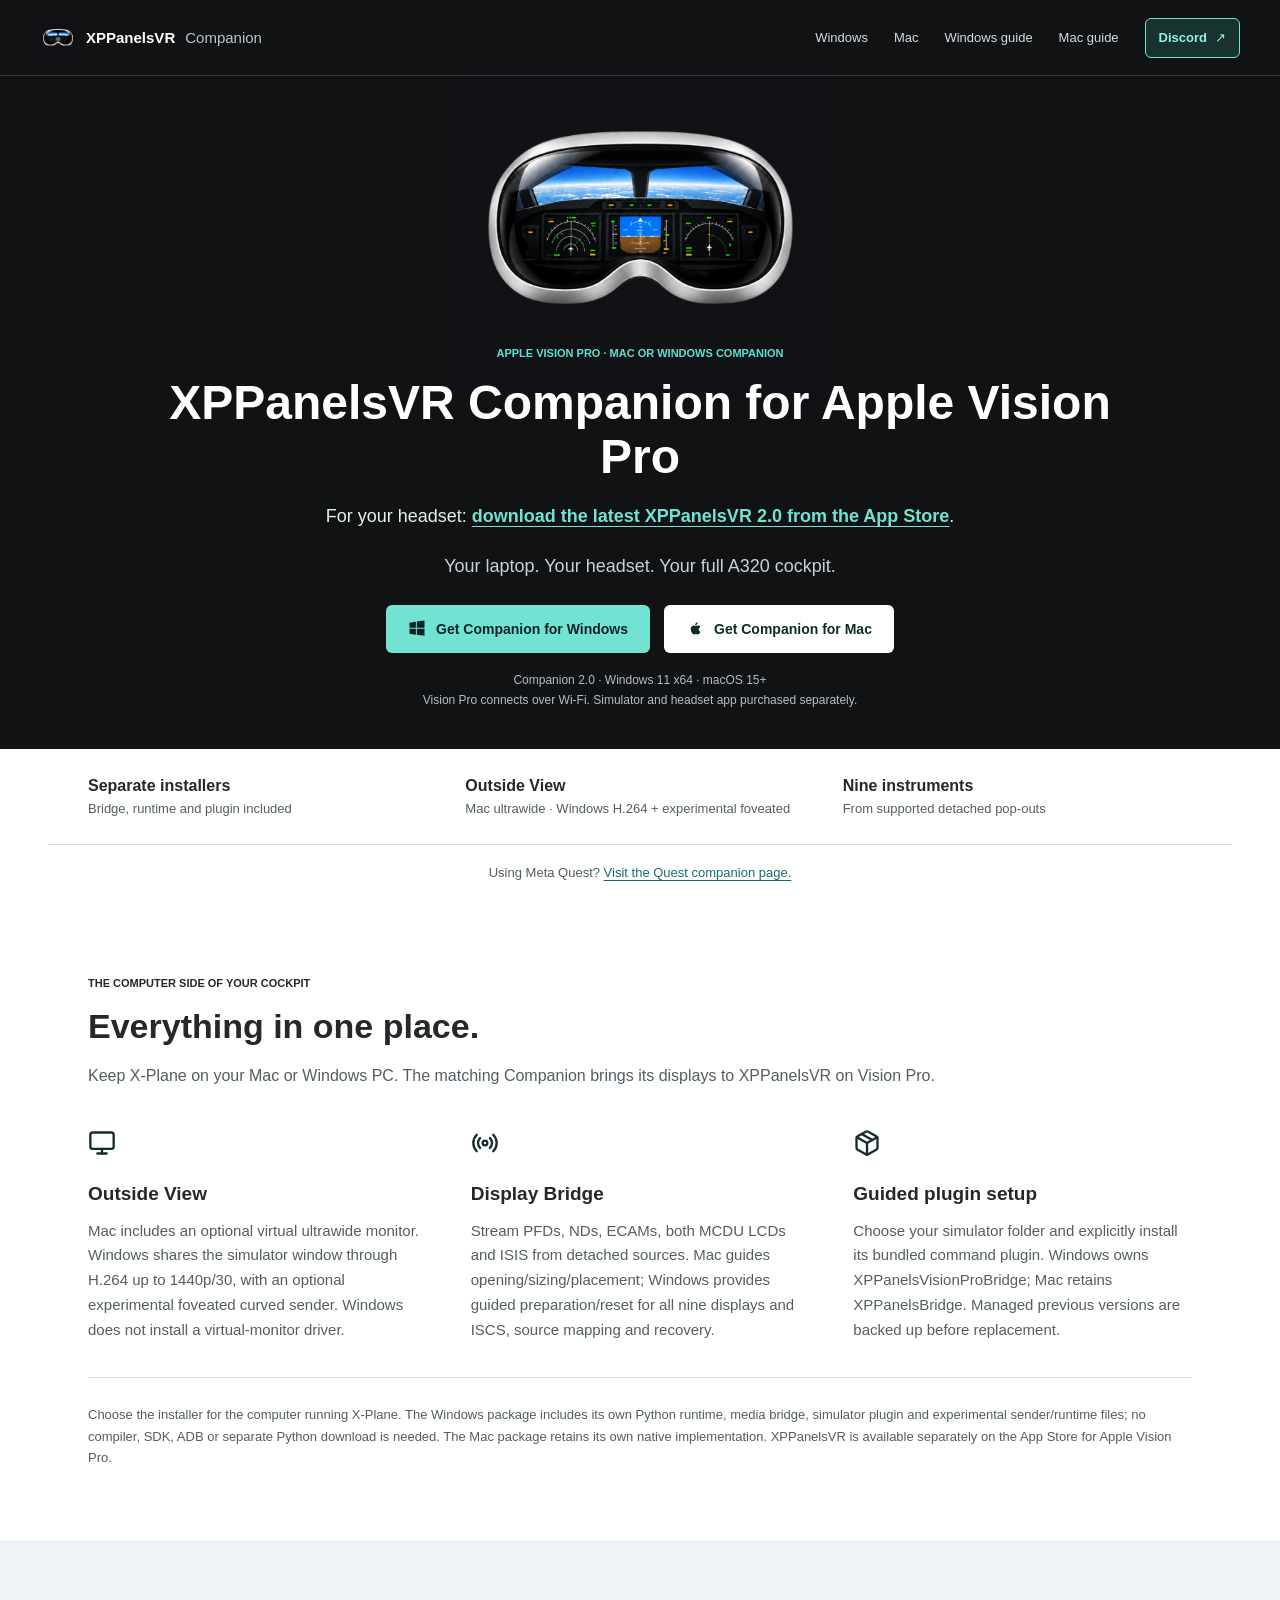
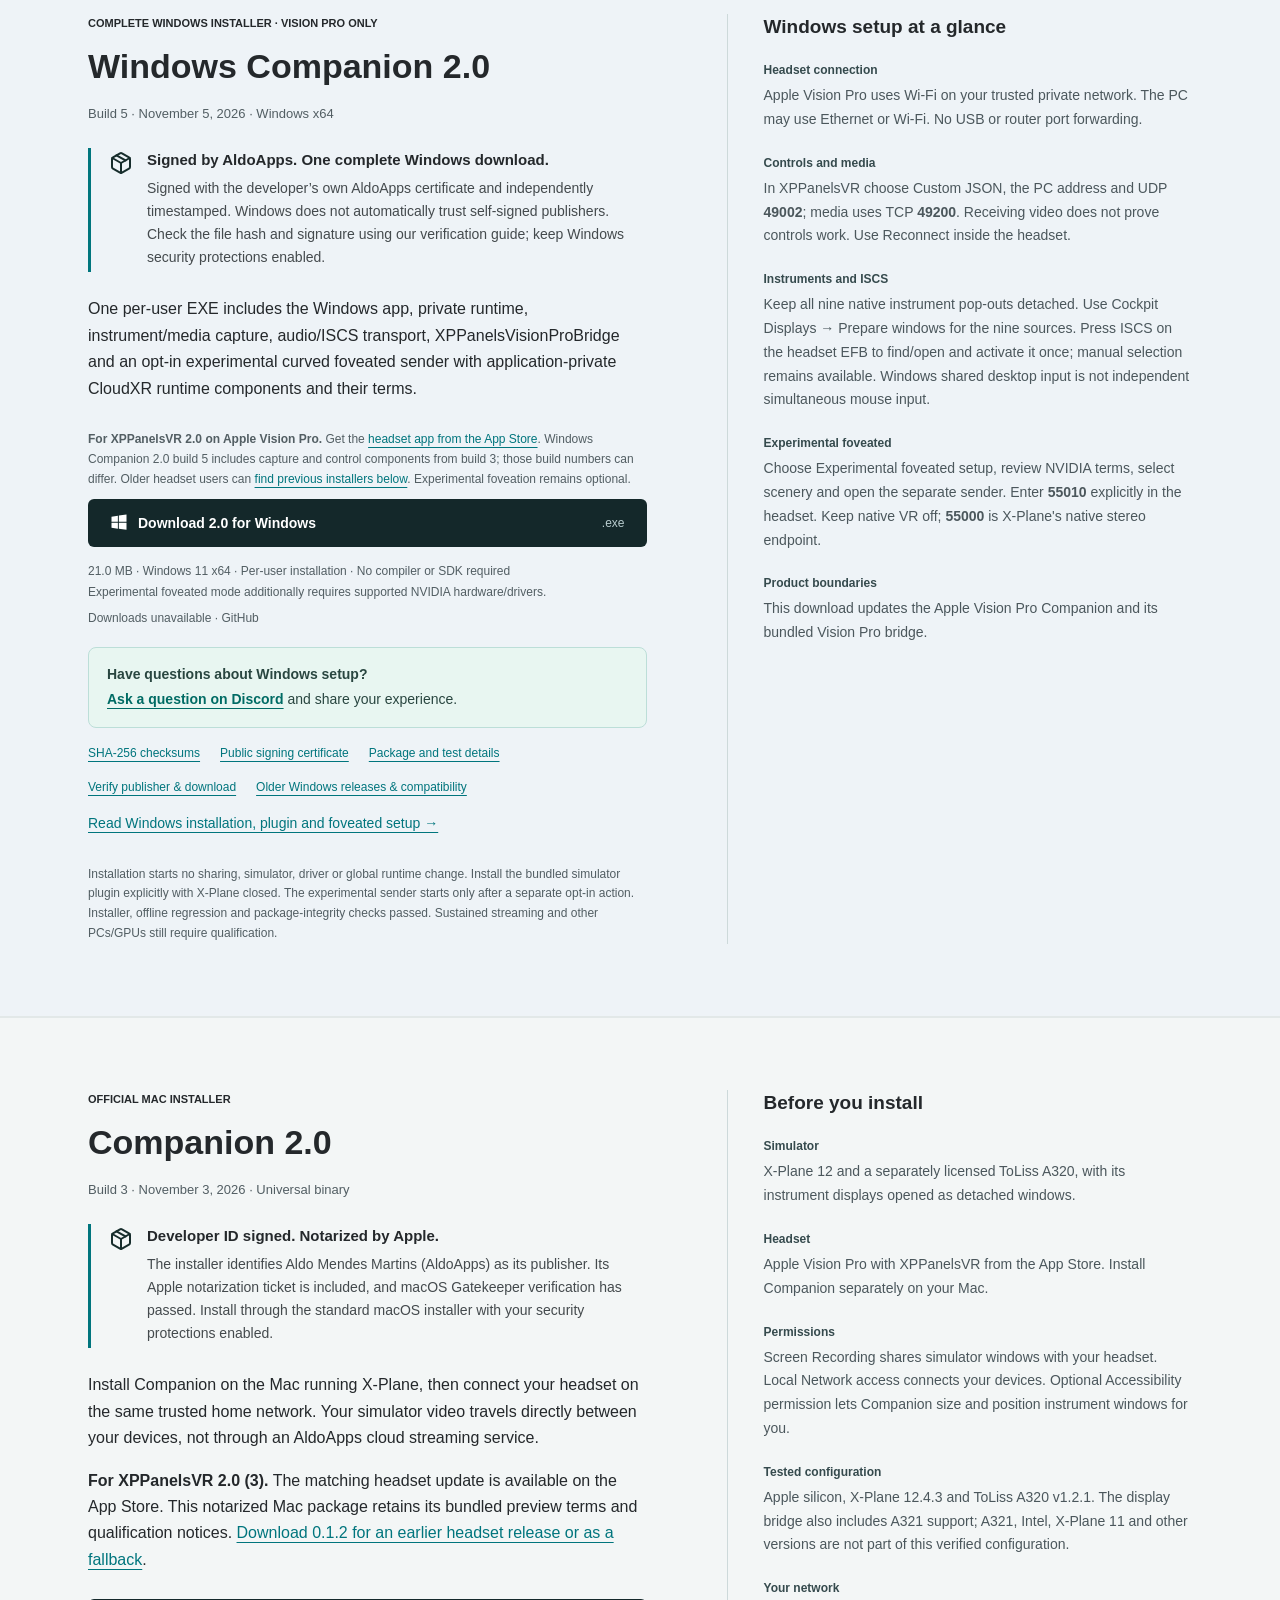
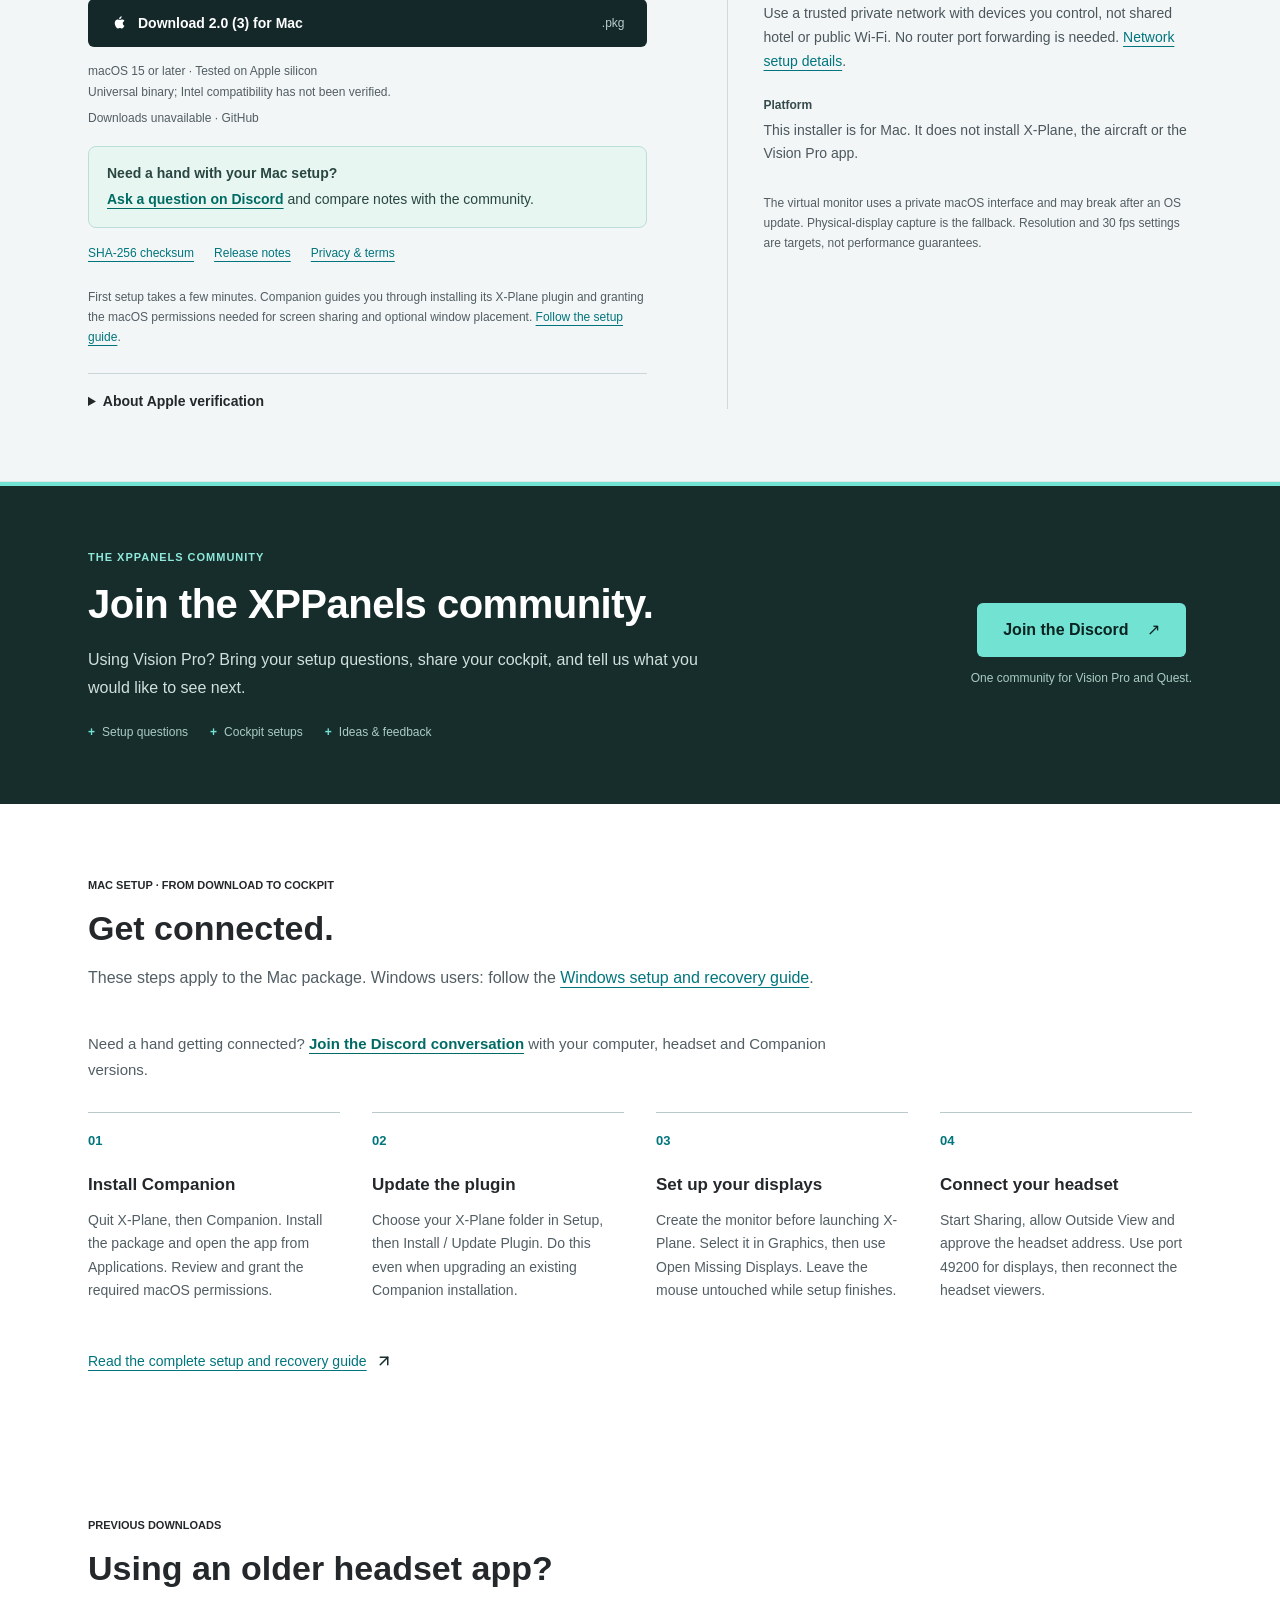
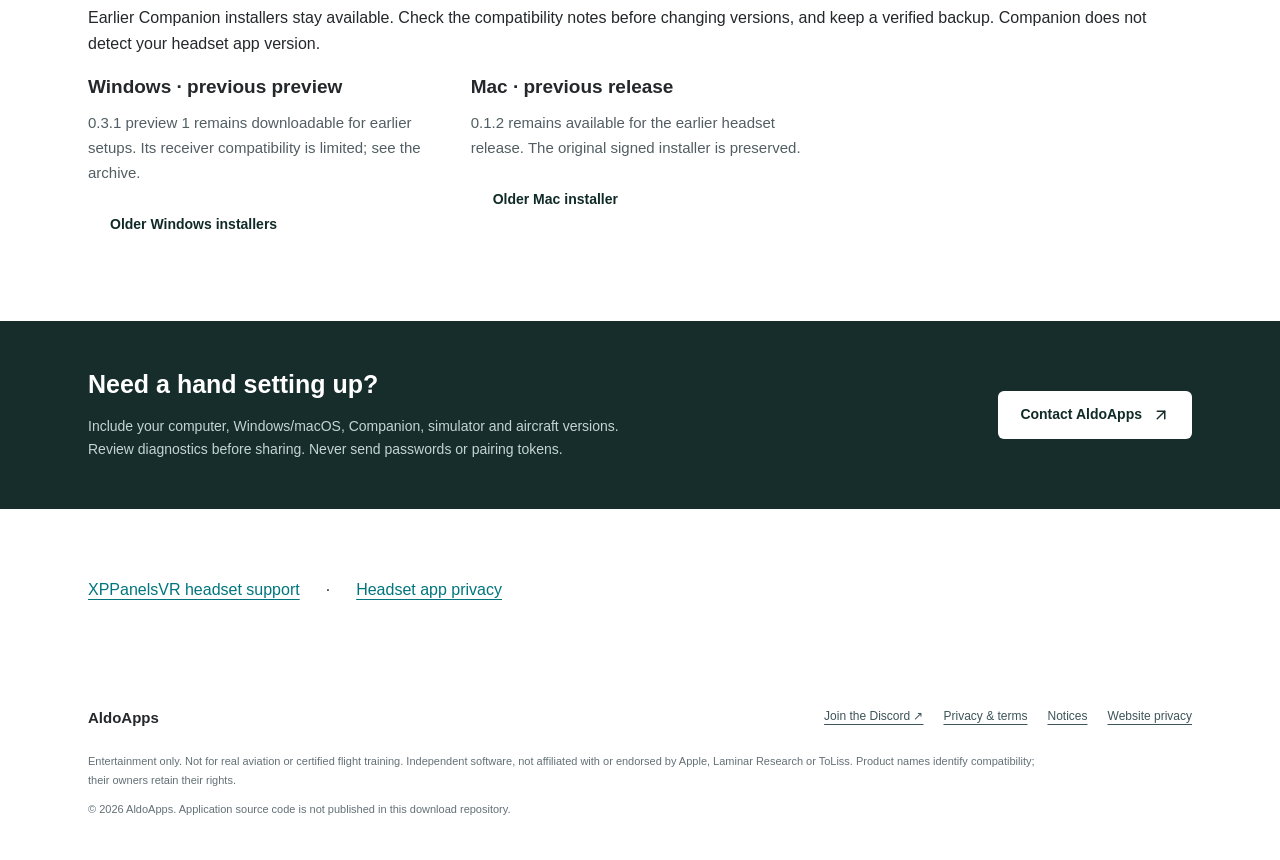
==== index.html @ 5a94101a "Introduce the full A320 cockpit with the approved hero slogan" ====
<!doctype html>
<html lang="en">
<head>
  <meta charset="utf-8">
  <meta name="viewport" content="width=device-width, initial-scale=1">
  <meta name="description" content="Download XPPanelsVR Companion for Mac or Windows. Complete Windows installer includes the runtime, bridge, plugin and optional experimental foveated sender for Apple Vision Pro.">
  <meta name="theme-color" content="#101214">
  <meta property="og:title" content="XPPanelsVR Companion for Apple Vision Pro">
  <meta property="og:description" content="Computer companions for Apple Vision Pro. Separate Mac and Windows installers, bundled dependencies and guided setup.">
  <meta property="og:image" content="https://aldomm.github.io/XPPanelsVR-Companion/assets/app-icon.png">
  <link rel="canonical" href="https://aldomm.github.io/XPPanelsVR-Companion/">
  <link rel="icon" href="assets/app-icon.png" type="image/png">
  <link rel="stylesheet" href="site.css?v=20261107-file-counts">

  <link rel="stylesheet" href="community.css?v=20261106-prominent">
  <title>XPPanelsVR Companion for Apple Vision Pro | Mac and Windows Downloads</title>
<script src="analytics-config.js?v=20261106-active" defer></script><script src="download-analytics.js" defer></script><script src="page-views.js?v=20261106" defer></script><script src="download-stats.js?v=20261107-file-counts" defer></script></head>
<body>
<a class="skip" href="#main">Skip to content</a>
<header class="site-header">
  <a class="brand" href="./" aria-label="XPPanelsVR Companion home"><img src="assets/app-icon.png" width="36" height="36" alt="">XPPanelsVR <span>Companion</span></a>
  <nav aria-label="Main navigation"><a href="#windows-download">Windows</a><a href="#download">Mac</a><a href="Windows-Help.html">Windows guide</a><a href="Help.html">Mac guide</a><a class="nav-discord" href="https://discord.gg/Fs9TUSyKda" target="_blank" rel="noopener noreferrer">Discord <span aria-hidden="true">↗</span></a></nav>
</header>
<main id="main">
  <section class="hero" aria-labelledby="title">
    <div class="hero-inner">
      <p class="eyebrow">APPLE VISION PRO · MAC OR WINDOWS COMPANION</p>
      <h1 id="title">XPPanelsVR Companion for Apple Vision Pro</h1>
      <p class="app-store-note">For your headset: <a href="https://apps.apple.com/us/app/xppanelsvr/id6818430025">download the latest XPPanelsVR 2.0 from the App Store</a>.</p>
      <p class="intro">Your laptop. Your headset. Your full A320 cockpit.</p>
      <div class="platform-actions"><a class="button primary" href="#windows-download"><svg class="platform-icon" viewBox="0 0 24 24" aria-hidden="true" focusable="false"><path d="M2 3.5 10.5 2.3v8H2zm9.8-1.4L22 0.7v9.6H11.8zM2 11.5h8.5v8L2 18.3zm9.8 0H22v9.6l-10.2-1.4z"/></svg>Get Companion for Windows</a><a class="button secondary" href="#download"><svg class="platform-icon" viewBox="0 0 24 24" aria-hidden="true" focusable="false"><path d="M19.1 8.6c-1.1-1.4-2.8-1.3-3.5-1.2-.9.1-1.7.7-2.4.7-.7 0-1.7-.7-2.8-.7-1.4 0-2.7.8-3.4 2-1.4 2.4-.4 5.9 1 7.9.7 1 1.5 2 2.5 2s1.3-.6 2.7-.6c1.3 0 1.6.6 2.7.6 1.1 0 1.8-1 2.4-2 .5-.8.7-1.5.8-1.6-.1 0-2.1-.8-2.1-3.3 0-2 1.6-2.8 1.7-2.9z"/><path d="M14.7 5.8c.6-.7 1-1.7.9-2.7-.9 0-1.9.6-2.5 1.3-.6.6-1 1.6-.9 2.6 1 0 1.9-.5 2.5-1.2z"/></svg>Get Companion for Mac</a></div>
      <p class="hero-note">Companion 2.0 · Windows 11 x64 · macOS 15+<br>Vision Pro connects over Wi-Fi. Simulator and headset app purchased separately.</p>

    </div>
  </section>
  <section class="spec-band" aria-label="At a glance">
    <div><strong>Separate installers</strong><span>Bridge, runtime and plugin included</span></div>
    <div><strong>Outside View</strong><span>Mac ultrawide · Windows H.264 + experimental foveated</span></div>
    <div><strong>Nine instruments</strong><span>From supported detached pop-outs</span></div>
  </section>
<p class="edition-note">Using Meta Quest? <a href="https://aldomm.github.io/XPPanelsVR-Quest/">Visit the Quest companion page.</a></p>
  <section class="section overview" aria-labelledby="included-title">
    <div class="section-heading"><p class="eyebrow">THE COMPUTER SIDE OF YOUR COCKPIT</p><h2 id="included-title">Everything in one place.</h2><p>Keep X-Plane on your Mac or Windows PC. The matching Companion brings its displays to XPPanelsVR on Vision Pro.</p></div>
    <div class="features">
      <article><img src="assets/monitor.svg" width="28" height="28" alt=""><h3>Outside View</h3><p>Mac includes an optional virtual ultrawide monitor. Windows shares the simulator window through H.264 up to 1440p/30, with an optional experimental foveated curved sender. Windows does not install a virtual-monitor driver.</p></article>
      <article><img src="assets/radio.svg" width="28" height="28" alt=""><h3>Display Bridge</h3><p>Stream PFDs, NDs, ECAMs, both MCDU LCDs and ISIS from detached sources. Mac guides opening/sizing/placement; Windows provides guided preparation/reset for all nine displays and ISCS, source mapping and recovery.</p></article>
      <article><img src="assets/package.svg" width="28" height="28" alt=""><h3>Guided plugin setup</h3><p>Choose your simulator folder and explicitly install its bundled command plugin. Windows owns XPPanelsVisionProBridge; Mac retains XPPanelsBridge. Managed previous versions are backed up before replacement.</p></article>
    </div>
    <p class="dependency-note">Choose the installer for the computer running X-Plane. The Windows package includes its own Python runtime, media bridge, simulator plugin and experimental sender/runtime files; no compiler, SDK, ADB or separate Python download is needed. The Mac package retains its own native implementation. XPPanelsVR is available separately on the App Store for Apple Vision Pro.</p>
  </section>

  <section class="download-band windows-band" id="windows-download" aria-labelledby="windows-title"><div class="section download-layout"><div>
    <p class="eyebrow">COMPLETE WINDOWS INSTALLER · VISION PRO ONLY</p><h2 id="windows-title">Windows Companion 2.0</h2><p class="release-date">Build 5 · November 5, 2026 · Windows x64</p>
    <div class="release-assurance"><img src="assets/package.svg" width="24" height="24" alt=""><div><strong>Signed by AldoApps. One complete Windows download.</strong><p>Signed with the developer’s own AldoApps certificate and independently timestamped. Windows does not automatically trust self-signed publishers. Check the file hash and signature using our verification guide; keep Windows security protections enabled.</p></div></div>
    <p>One per-user EXE includes the Windows app, private runtime, instrument/media capture, audio/ISCS transport, XPPanelsVisionProBridge and an opt-in experimental curved foveated sender with application-private CloudXR runtime components and their terms.</p>
    <p class="small"><strong>For XPPanelsVR 2.0 on Apple Vision Pro.</strong> Get the <a href="https://apps.apple.com/us/app/xppanelsvr/id6818430025">headset app from the App Store</a>. Windows Companion 2.0 build 5 includes capture and control components from build 3; those build numbers can differ. Older headset users can <a href="#older-downloads">find previous installers below</a>. Experimental foveation remains optional.</p>
    <a class="button download" id="windows-installer" aria-describedby="windows-download-count" href="https://github.com/aldomm/XPPanelsVR-Companion/releases/download/windows-v2.0-build5/XPPanelsVisionProCompanion-2.0.0-build.5-windows-x64-SELF-SIGNED.exe"><svg class="platform-icon" viewBox="0 0 24 24" aria-hidden="true" focusable="false"><path d="M2 3.5 10.5 2.3v8H2zm9.8-1.4L22 0.7v9.6H11.8zM2 11.5h8.5v8L2 18.3zm9.8 0H22v9.6l-10.2-1.4z"/></svg>Download 2.0 for Windows <span class="file-kind">.exe</span></a>
    <p class="download-meta">21.0 MB · Windows 11 x64 · Per-user installation · No compiler or SDK required<br>Experimental foveated mode additionally requires supported NVIDIA hardware/drivers.<span class="download-counter" id="windows-download-count" data-download-asset="710146472" data-download-link="windows-installer" title="Lifetime GitHub downloads of this file" aria-live="polite">Downloads unavailable · GitHub</span></p>
    <p class="discord-callout"><strong>Have questions about Windows setup?</strong> <a href="https://discord.gg/Fs9TUSyKda" target="_blank" rel="noopener noreferrer">Ask a question on Discord</a> and share your experience.</p>
    <div class="text-links"><a href="https://github.com/aldomm/XPPanelsVR-Companion/releases/download/windows-v2.0-build5/SHA256SUMS.txt">SHA-256 checksums</a><a href="https://github.com/aldomm/XPPanelsVR-Companion/releases/download/windows-v2.0-build5/AldoApps-Preview-Signing.cer">Public signing certificate</a><a href="windows-release.json">Package and test details</a><a href="Windows-Signing.html">Verify publisher &amp; download</a><a href="Windows-Releases.html">Older Windows releases &amp; compatibility</a></div>
    <p><a class="guide-link" href="Windows-Help.html">Read Windows installation, plugin and foveated setup →</a></p><p class="small">Installation starts no sharing, simulator, driver or global runtime change. Install the bundled simulator plugin explicitly with X-Plane closed. The experimental sender starts only after a separate opt-in action. Installer, offline regression and package-integrity checks passed. Sustained streaming and other PCs/GPUs still require qualification.</p>
  </div><div class="requirements"><h3>Windows setup at a glance</h3><dl><dt>Headset connection</dt><dd>Apple Vision Pro uses Wi-Fi on your trusted private network. The PC may use Ethernet or Wi-Fi. No USB or router port forwarding.</dd><dt>Controls and media</dt><dd>In XPPanelsVR choose Custom JSON, the PC address and UDP <strong>49002</strong>; media uses TCP <strong>49200</strong>. Receiving video does not prove controls work. Use Reconnect inside the headset.</dd><dt>Instruments and ISCS</dt><dd>Keep all nine native instrument pop-outs detached. Use Cockpit Displays → Prepare windows for the nine sources. Press ISCS on the headset EFB to find/open and activate it once; manual selection remains available. Windows shared desktop input is not independent simultaneous mouse input.</dd><dt>Experimental foveated</dt><dd>Choose Experimental foveated setup, review NVIDIA terms, select scenery and open the separate sender. Enter <strong>55010</strong> explicitly in the headset. Keep native VR off; <strong>55000</strong> is X-Plane's native stereo endpoint.</dd><dt>Product boundaries</dt><dd>This download updates the Apple Vision Pro Companion and its bundled Vision Pro bridge.</dd></dl></div></div></section>
  <section class="download-band" id="download" aria-labelledby="download-title">
    <div class="section download-layout">
      <div>
        <p class="eyebrow">OFFICIAL MAC INSTALLER</p><h2 id="download-title">Companion 2.0</h2>
        <p class="release-date">Build 3 &middot; November 3, 2026 &middot; Universal binary</p>
        <div class="release-assurance"><img src="assets/package.svg" width="24" height="24" alt=""><div><strong>Developer ID signed. Notarized by Apple.</strong><p>The installer identifies Aldo Mendes Martins (AldoApps) as its publisher. Its Apple notarization ticket is included, and macOS Gatekeeper verification has passed. Install through the standard macOS installer with your security protections enabled.</p></div></div>
        <p>Install Companion on the Mac running X-Plane, then connect your headset on the same trusted home network. Your simulator video travels directly between your devices, not through an AldoApps cloud streaming service.</p>
        <p><strong>For XPPanelsVR 2.0 (3).</strong> The matching headset update is available on the App Store. This notarized Mac package retains its bundled preview terms and qualification notices. <a href="https://github.com/aldomm/XPPanelsVR-Companion/releases/download/v0.1.2-preview/XPPanelsVR-Companion-0.1.2-preview.pkg">Download 0.1.2 for an earlier headset release or as a fallback</a>.</p>
        <a class="button download" id="mac-installer" aria-describedby="mac-download-count" href="https://github.com/aldomm/XPPanelsVR-Companion/releases/download/mac-v2.0-build3/XPPanelsVR-Companion-2.0-build3-preview.pkg"><svg class="platform-icon" viewBox="0 0 24 24" aria-hidden="true" focusable="false"><path d="M19.1 8.6c-1.1-1.4-2.8-1.3-3.5-1.2-.9.1-1.7.7-2.4.7-.7 0-1.7-.7-2.8-.7-1.4 0-2.7.8-3.4 2-1.4 2.4-.4 5.9 1 7.9.7 1 1.5 2 2.5 2s1.3-.6 2.7-.6c1.3 0 1.6.6 2.7.6 1.1 0 1.8-1 2.4-2 .5-.8.7-1.5.8-1.6-.1 0-2.1-.8-2.1-3.3 0-2 1.6-2.8 1.7-2.9z"/><path d="M14.7 5.8c.6-.7 1-1.7.9-2.7-.9 0-1.9.6-2.5 1.3-.6.6-1 1.6-.9 2.6 1 0 1.9-.5 2.5-1.2z"/></svg>Download 2.0 (3) for Mac <span class="file-kind">.pkg</span></a>
        <p class="download-meta">macOS 15 or later &middot; Tested on Apple silicon<br>Universal binary; Intel compatibility has not been verified.<span class="download-counter" id="mac-download-count" data-download-asset="705278556" data-download-link="mac-installer" title="Lifetime GitHub downloads of this file" aria-live="polite">Downloads unavailable · GitHub</span></p>
        <p class="discord-callout"><strong>Need a hand with your Mac setup?</strong> <a href="https://discord.gg/Fs9TUSyKda" target="_blank" rel="noopener noreferrer">Ask a question on Discord</a> and compare notes with the community.</p>
        <div class="text-links"><a href="https://github.com/aldomm/XPPanelsVR-Companion/releases/download/mac-v2.0-build3/XPPanelsVR-Companion-2.0-build3-preview.sha256">SHA-256 checksum</a><a href="Release-Notes.html">Release notes</a><a href="Privacy-and-Terms.html">Privacy &amp; terms</a></div>
        <p class="small">First setup takes a few minutes. Companion guides you through installing its X-Plane plugin and granting the macOS permissions needed for screen sharing and optional window placement. <a href="Help.html">Follow the setup guide</a>.</p>
        <details><summary>About Apple verification</summary><p>XPPanelsVR for Apple Vision Pro has been approved for App Store distribution. This separate Mac Companion is distributed directly by AldoApps with Developer ID signing and Apple notarization. Notarization checks for known malicious software; it is distinct from App Store review and is not a guarantee of compatibility with every Mac or simulator configuration. <a href="https://support.apple.com/102445">Read Apple's explanation</a>.</p><p>A first-open confirmation is normal for downloaded apps. Keep Gatekeeper enabled. If macOS reports malware, damage or an unverifiable publisher, stop and contact <a href="mailto:aldoapps@gmail.com">support</a>; do not bypass that warning.</p></details>
      </div>
      <div class="requirements">
        <h3>Before you install</h3>
        <dl><dt>Simulator</dt><dd>X-Plane 12 and a separately licensed ToLiss A320, with its instrument displays opened as detached windows.</dd><dt>Headset</dt><dd>Apple Vision Pro with XPPanelsVR from the App Store. Install Companion separately on your Mac.</dd><dt>Permissions</dt><dd>Screen Recording shares simulator windows with your headset. Local Network access connects your devices. Optional Accessibility permission lets Companion size and position instrument windows for you.</dd><dt>Tested configuration</dt><dd>Apple silicon, X-Plane 12.4.3 and ToLiss A320 v1.2.1. The display bridge also includes A321 support; A321, Intel, X-Plane 11 and other versions are not part of this verified configuration.</dd><dt>Your network</dt><dd>Use a trusted private network with devices you control, not shared hotel or public Wi-Fi. No router port forwarding is needed. <a href="Help.html#private-network">Network setup details</a>.</dd><dt>Platform</dt><dd>This installer is for Mac. It does not install X-Plane, the aircraft or the Vision Pro app.</dd></dl>
        <p class="small">The virtual monitor uses a private macOS interface and may break after an OS update. Physical-display capture is the fallback. Resolution and 30 fps settings are targets, not performance guarantees.</p>
      </div>
    </div>
  </section>
  <section class="discord-community" id="community" aria-labelledby="community-title"><div class="community-inner"><div><p class="eyebrow">THE XPPANELS COMMUNITY</p><h2 id="community-title">Join the XPPanels community.</h2><p class="community-copy">Using Vision Pro? Bring your setup questions, share your cockpit, and tell us what you would like to see next.</p><ul class="community-topics" aria-label="Community topics"><li>Setup questions</li><li>Cockpit setups</li><li>Ideas &amp; feedback</li></ul></div><div class="community-action"><a class="button" href="https://discord.gg/Fs9TUSyKda" target="_blank" rel="noopener noreferrer">Join the Discord <span aria-hidden="true">↗</span></a><p>One community for Vision Pro and Quest.</p></div></div></section>
  <section class="section setup" aria-labelledby="setup-title">
    <div class="section-heading"><p class="eyebrow">MAC SETUP · FROM DOWNLOAD TO COCKPIT</p><h2 id="setup-title">Get connected.</h2><p>These steps apply to the Mac package. Windows users: follow the <a href="Windows-Help.html">Windows setup and recovery guide</a>.</p></div>
    <p class="discord-help">Need a hand getting connected? <a href="https://discord.gg/Fs9TUSyKda" target="_blank" rel="noopener noreferrer">Join the Discord conversation</a> with your computer, headset and Companion versions.</p>
    <ol class="steps"><li><span class="step-number" aria-hidden="true">01</span><h3>Install Companion</h3><p>Quit X-Plane, then Companion. Install the package and open the app from Applications. Review and grant the required macOS permissions.</p></li><li><span class="step-number" aria-hidden="true">02</span><h3>Update the plugin</h3><p>Choose your X-Plane folder in Setup, then Install / Update Plugin. Do this even when upgrading an existing Companion installation.</p></li><li><span class="step-number" aria-hidden="true">03</span><h3>Set up your displays</h3><p>Create the monitor before launching X-Plane. Select it in Graphics, then use Open Missing Displays. Leave the mouse untouched while setup finishes.</p></li><li><span class="step-number" aria-hidden="true">04</span><h3>Connect your headset</h3><p>Start Sharing, allow Outside View and approve the headset address. Use port 49200 for displays, then reconnect the headset viewers.</p></li></ol>
    <a class="guide-link" href="Help.html">Read the complete setup and recovery guide <img src="assets/arrow-up-right.svg" width="18" height="18" alt=""></a>
  </section>
  <section class="section" id="older-downloads" aria-labelledby="older-title"><p class="eyebrow">PREVIOUS DOWNLOADS</p><h2 id="older-title">Using an older headset app?</h2><p>Earlier Companion installers stay available. Check the compatibility notes before changing versions, and keep a verified backup. Companion does not detect your headset app version.</p><div class="features"><article><h3>Windows · previous preview</h3><p>0.3.1 preview 1 remains downloadable for earlier setups. Its receiver compatibility is limited; see the archive.</p><a class="button secondary" href="Windows-Releases.html">Older Windows installers</a></article><article><h3>Mac · previous release</h3><p>0.1.2 remains available for the earlier headset release. The original signed installer is preserved.</p><a class="button secondary" href="https://github.com/aldomm/XPPanelsVR-Companion/releases/tag/v0.1.2-preview">Older Mac installer</a></article></div></section>
  <section class="support-band"><div class="section support-inner"><div><h2>Need a hand setting up?</h2><p>Include your computer, Windows/macOS, Companion, simulator and aircraft versions.<br>Review diagnostics before sharing. Never send passwords or pairing tokens.</p></div><a class="button secondary" href="mailto:aldoapps@gmail.com">Contact AldoApps <img src="assets/arrow-up-right.svg" width="18" height="18" alt=""></a></div></section>
</main>
<nav class="section" aria-label="Vision Pro app information"><a href="XPPanelsVR-Support.html">XPPanelsVR headset support</a> &middot; <a href="XPPanelsVR-Privacy.html">Headset app privacy</a></nav>
<footer id="site-footer" class="section"><div class="footer-top"><strong>AldoApps</strong><nav aria-label="Legal and project links"><a href="https://discord.gg/Fs9TUSyKda" target="_blank" rel="noopener noreferrer">Join the Discord ↗</a><a href="Privacy-and-Terms.html">Privacy &amp; terms</a><a href="Third-Party-Notices.html">Notices</a><a href="Website-Privacy.html">Website privacy</a></nav></div><p>Entertainment only. Not for real aviation or certified flight training. Independent software, not affiliated with or endorsed by Apple, Laminar Research or ToLiss. Product names identify compatibility; their owners retain their rights.</p><p>&copy; 2026 AldoApps. Application source code is not published in this download repository.</p></footer>
</body>
</html>
---- site.css ----
:root{font-family:-apple-system,BlinkMacSystemFont,"Segoe UI",sans-serif;color:#24282b;background:#fff;font-synthesis:none;letter-spacing:0;--ink:#101214;--accent:#00757d;--muted:#525e63;--line:#d8dfe0}
*{box-sizing:border-box}html{scroll-padding-top:24px}body{margin:0}a{color:var(--accent);text-underline-offset:4px}a:hover{text-decoration-thickness:2px}a:focus-visible,summary:focus-visible{outline:3px solid #008c98;outline-offset:5px}img{max-width:100%;vertical-align:middle}p{font-size:16px;line-height:1.65}h1,h2,h3,p{margin-top:0}h1,h2,h3{letter-spacing:0}h2{font-size:34px;line-height:1.2;margin-bottom:16px}h3{font-size:19px;line-height:1.35;margin-bottom:12px}.section{max-width:1184px;margin:auto;padding:72px 40px}.eyebrow{font-size:11px;font-weight:700;margin-bottom:14px;letter-spacing:0}.skip{position:absolute;top:-80px;background:#fff;padding:16px;z-index:9}.skip:focus{top:4px}header{min-height:76px;background:var(--ink);color:#fff;padding:16px 40px;display:flex;align-items:center;justify-content:space-between;gap:24px;border-bottom:1px solid #303436}header a{color:#d5dcdf;text-decoration:none;font-size:13px}header .brand{font-size:15px;color:white;font-weight:650;display:flex;align-items:center;gap:10px}header .brand span{font-weight:400;color:#bdc5c9}header img{border-radius:7px}nav{display:flex;gap:26px;flex-wrap:wrap}.hero{background:#101214 url("assets/app-icon.png") no-repeat center -35px;background-size:365px;color:#fff;text-align:center;padding:268px 24px 38px}.hero-inner{max-width:960px;margin:auto}.hero .eyebrow{color:#5de0d1}h1{font-size:48px;line-height:1.12;margin-bottom:18px}.intro{font-size:18px;line-height:1.6;color:#c9d2d6;margin-bottom:24px}.button{display:inline-flex;align-items:center;justify-content:center;gap:10px;min-height:48px;padding:13px 22px;border-radius:6px;font-size:14px;font-weight:650;text-decoration:none;line-height:1.5;max-width:100%}.button:hover{text-decoration:none;filter:brightness(.93)}.primary{background:#72e3d3;color:#0a2421}.hero-note{font-size:12px;color:#b4bfc3;margin:18px 0 0}.hero-note span{margin:0 12px;color:#636b70}.spec-band{padding:28px 40px;display:grid;grid-template-columns:repeat(3,1fr);max-width:1184px;margin:auto;gap:28px;border-bottom:1px solid var(--line)}.spec-band div{display:flex;flex-direction:column;gap:6px}.spec-band strong{font-size:16px}.spec-band span{font-size:13px;color:var(--muted)}.section-heading{margin-bottom:40px}.section-heading p:last-child{color:var(--muted)}.features{display:grid;grid-template-columns:repeat(3,1fr);gap:44px}.features article>img{margin-bottom:24px}.features p{font-size:15px;color:var(--muted)}.dependency-note{border-top:1px solid var(--line);padding-top:26px;margin:20px 0 0;color:var(--muted);font-size:13px}.download-band{background:#f3f6f6;border-top:1px solid #e2e8e8;border-bottom:1px solid #e2e8e8}.download-layout{display:grid;grid-template-columns:minmax(0,1.2fr) minmax(0,1fr);gap:80px}.release-date{font-size:13px;color:var(--muted);margin-bottom:24px}.warning{border-left:3px solid #a86700;display:flex;align-items:flex-start;gap:14px;padding:3px 0 3px 18px;margin-bottom:24px}.warning>img{flex:none}.warning strong{font-size:15px}.warning p{font-size:14px;margin:8px 0 0;color:#444a4d}.download{background:#14282a;color:white;margin-top:10px;width:100%}.download img{filter:invert(1)}.file-kind{margin-left:auto;font-size:12px;font-weight:400;color:#b9cdcf}.download-meta{font-size:12px;color:var(--muted);line-height:1.7;margin:14px 0 18px}.text-links{display:flex;gap:20px;flex-wrap:wrap;font-size:12px}details{margin-top:26px;border-top:1px solid #cad6d8;padding-top:19px}summary{cursor:pointer;font-size:14px;font-weight:600}details p{font-size:14px}.requirements{border-left:1px solid #cdd9da;padding-left:36px}.requirements h3{margin-bottom:24px}dl{margin:0}dt{font-size:12px;font-weight:700;color:#354a4d;margin:24px 0 7px}dt:first-child{margin-top:0}dd{margin:0;font-size:14px;line-height:1.7;color:#4b575c}.small{font-size:12px;color:var(--muted);margin:28px 0 0}.steps{display:grid;grid-template-columns:repeat(4,minmax(0,1fr));gap:32px;padding:0;list-style:none}.step-number{display:block;font-size:13px;font-weight:650;color:#00757d;border-top:1px solid #bacacb;padding-top:20px;margin-bottom:26px}.steps h3{font-size:17px}.steps p{font-size:14px;color:var(--muted)}.guide-link{display:inline-flex;align-items:center;gap:8px;font-size:14px;margin-top:18px;line-height:1.6}.support-band{background:#172d2c;color:#fff}.support-inner{display:flex;align-items:center;justify-content:space-between;gap:32px;padding-top:48px;padding-bottom:48px}.support-inner h2{font-size:25px}.support-inner p{font-size:14px;color:#c4d5d1;margin-bottom:0}.secondary{background:white;color:#102b27;flex:none}.footer-top{display:flex;justify-content:space-between;gap:30px;margin-bottom:26px}.footer-top strong{font-size:15px}.footer-top nav{gap:20px}.footer-top a{font-size:12px;color:#3d5459}footer.section{padding-top:38px;padding-bottom:30px}footer p{font-size:11px;max-width:950px;color:#637076;line-height:1.7}
@media(min-width:1600px){header{padding-left:max(40px,calc((100% - 1104px)/2));padding-right:max(40px,calc((100% - 1104px)/2))}}
@media(max-width:900px){header{padding:16px 24px}.section{padding:52px 24px}.spec-band{padding:24px;gap:22px}.features{gap:26px}.download-layout{gap:36px}.requirements{padding-left:24px}.steps{grid-template-columns:repeat(2,minmax(0,1fr))}.footer-top{flex-direction:column}.support-inner{gap:26px}.support-inner br{display:none}}
@media(max-width:600px){header{min-height:64px;gap:12px;flex-wrap:wrap;padding:12px 20px}header .brand{font-size:13px;gap:7px}header .brand img{width:30px;height:30px}header nav{gap:16px;margin-left:auto}header nav a{font-size:11px}header nav a:nth-child(2){display:none}header .brand span{display:none}.hero{padding:215px 20px 32px;background-size:300px;background-position:center -32px}h1{font-size:32px;line-height:1.17;max-width:350px;margin:0 auto 16px}.intro{font-size:15px;max-width:340px;margin:0 auto 22px}.desktop{display:none}.hero-note{font-size:10px}.hero-note span{margin:0 5px}.button{font-size:13px;padding:12px 16px;min-height:46px}.spec-band{grid-template-columns:1fr;gap:18px;padding:26px 24px}.spec-band div{flex-direction:row;justify-content:space-between;align-items:baseline;gap:16px}.spec-band strong{font-size:13px;flex:none}.spec-band span{font-size:11px;text-align:right}.section{padding:44px 24px}h2{font-size:28px}.section-heading{margin-bottom:30px}.features{grid-template-columns:1fr;gap:24px}.features article{border-top:1px solid var(--line);padding-top:26px}.features article>img{margin-bottom:16px}.dependency-note{margin-top:12px}.download-layout{grid-template-columns:1fr;gap:38px}.requirements{border-left:0;border-top:1px solid #cdd9da;padding:28px 0 0}.steps{grid-template-columns:1fr;gap:14px}.step-number{margin-bottom:16px}.steps p{max-width:440px}.support-inner{flex-direction:column;align-items:flex-start}.footer-top nav{gap:16px}.text-links{gap:16px}}
@media(prefers-reduced-motion:reduce){*{scroll-behavior:auto!important}}
.download-stats{margin:22px 0;padding:18px 0;border-top:1px solid #cad6d8;border-bottom:1px solid #cad6d8}
.download-counts{display:grid;grid-template-columns:repeat(2,minmax(0,1fr));gap:20px}
.download-counts dt{margin:0 0 5px;font-size:12px;color:var(--muted)}
.download-counts dd{min-height:34px;font-size:22px;line-height:1.5;font-weight:650;font-variant-numeric:tabular-nums;color:var(--ink);overflow-wrap:anywhere}
.download-stats p{font-size:12px;color:var(--muted);line-height:1.6;margin:10px 0 0}
.release-assurance{border-left:3px solid var(--accent);display:flex;align-items:flex-start;gap:14px;padding:3px 0 3px 18px;margin-bottom:24px}
.release-assurance>img{flex:none}.release-assurance strong{font-size:15px}.release-assurance p{font-size:14px;margin:8px 0 0;color:#444a4d}
.platform-actions{display:flex;gap:14px;justify-content:center;flex-wrap:wrap}.windows-band{background:#eef3f7}.windows-guide{max-width:1000px}.windows-guide h1{font-size:42px;max-width:none;margin:0 0 22px;text-align:left}.windows-guide h2{margin:44px 0 18px;font-size:28px}.windows-guide li{margin:12px 0;line-height:1.8}.windows-guide code{overflow-wrap:anywhere;font-size:.9em}.windows-guide .intro{max-width:none;margin:0 0 24px}.windows-guide p{line-height:1.8}
@media(max-width:600px){.windows-guide h1{font-size:32px}.platform-actions{flex-direction:column;align-items:center}header nav{flex-wrap:wrap}.windows-guide h2{font-size:24px}}

.windows-guide code{overflow-wrap:anywhere;word-break:break-word}.windows-guide .intro{color:var(--muted)}
.app-store-note{font-size:18px;line-height:1.6;margin:0 0 22px;color:#e7efef}.app-store-note a{color:#72e3d3;font-weight:650}
.quest-reference{font-size:13px;margin:14px 0 0;color:#b4bfc3}.quest-reference a{color:#72e3d3}

#download-statistics .download-counts{grid-template-columns:repeat(3,minmax(0,1fr))}@media(max-width:600px){#download-statistics .download-counts{grid-template-columns:1fr}}

.account-panel{background:#101f23;color:#fff;padding:36px 24px;border-top:4px solid #72e3d3}
.account-inner{max-width:1104px;margin:0 auto}
.account-kicker{font:700 11px/1.5 ui-monospace,monospace;letter-spacing:1.5px;color:#72e3d3;margin:0 0 10px}
.account-panel h2{font-size:clamp(25px,3vw,34px);line-height:1.2;letter-spacing:-.5px;margin:0 0 10px}
.account-copy{max-width:730px;color:#d4e0e1;font-size:15px;line-height:1.65;margin:0 0 20px}
.account-state{min-height:24px;color:#bcece4;font-size:14px;font-weight:600}
.account-state.is-error{color:#ffb4a7}
.account-form{max-width:760px}
.account-form label{display:block;font-size:13px;font-weight:650;margin:10px 0 7px}
.account-row{display:flex;gap:10px;flex-wrap:wrap}
.account-row input{flex:1 1 260px;min-width:0;min-height:48px;border:1px solid #718387;border-radius:6px;padding:10px 13px;font:inherit;background:#fff;color:#101214}
.account-row button,.account-sign-out{min-height:48px;padding:10px 18px;border:0;border-radius:6px;background:#72e3d3;color:#0a2421;font:inherit;font-size:14px;font-weight:650;line-height:1.4;cursor:pointer}
.account-row button:hover,.account-sign-out:hover{filter:brightness(.93)}
.account-code-wrap{margin-top:12px}
.account-signed-in{font-size:14px;color:#d4e0e1}.account-signed-in p{display:inline-block;margin:0 12px 12px 0}
.account-privacy{font-size:12px;color:#bdc9cb;margin:18px 0 0}.account-privacy a{color:#72e3d3}
@media(max-width:600px){.account-panel{padding:30px 22px}.account-row{display:grid;grid-template-columns:1fr}.account-row input{width:100%}.account-row button{width:100%}}

.platform-icon{display:inline-block;width:18px;height:18px;flex:0 0 18px;fill:currentColor;vertical-align:middle}
.platform-actions .button{gap:10px}
.download-band .button.download{gap:10px}

/* Subtle navigation between the separate headset editions. */
.hero .hero-note{margin:18px auto 0;text-align:center}
.edition-note{max-width:1184px;margin:0 auto;padding:18px 24px;text-align:center;font-size:13px;line-height:1.6;color:#525e63;background:#fff}
.edition-note a{color:#176c70;text-underline-offset:3px}

/* Lifetime GitHub count for the individual package, beneath its compatibility notes. */
.download-counter{display:block;margin-top:6px;min-height:1.7em;font-size:12px;line-height:1.7;font-weight:400;color:var(--muted);font-variant-numeric:tabular-nums}
---- community.css ----
/* Shared community invitations for the separate headset editions. */
.site-header nav{align-items:center}
.site-header nav a.nav-discord{display:inline-flex;align-items:center;justify-content:center;gap:8px;min-height:40px;padding:8px 13px;border:1px solid #72e3d3;border-radius:6px;background:#18332f;color:#92f1e1;font-weight:650;white-space:nowrap}
.site-header nav a.nav-discord:hover{background:#72e3d3;color:#0a2421;text-decoration:none}
.discord-callout{padding:15px 18px;margin:18px 0;border:1px solid #bcded8;border-radius:8px;background:#e8f6f1;color:#294640;font-size:14px;line-height:1.7}
.discord-callout strong{display:block;margin-bottom:2px}
.discord-callout a,.discord-help a,.discord-download-question a{color:#006b64;font-weight:650;text-underline-offset:4px}
.discord-help{max-width:780px;margin:20px 0 30px;color:#525e63;font-size:15px;line-height:1.7}
.download .discord-download-question{margin:12px 0 0;font-size:12px;line-height:1.6;text-align:center}
.discord-community{background:#172d2c;color:#fff;border-top:4px solid #72e3d3;scroll-margin-top:24px}
.community-inner{max-width:1184px;margin:0 auto;padding:62px 40px;display:grid;grid-template-columns:minmax(0,1fr) auto;align-items:center;gap:48px}
.discord-community .eyebrow{margin:0 0 14px;color:#8ee9da;font-size:11px;font-weight:700;letter-spacing:1px}
.discord-community h2{max-width:650px;margin:0 0 18px;color:#fff;font-size:clamp(30px,3.5vw,40px);line-height:1.2;letter-spacing:-.5px;font-weight:650}
.discord-community .community-copy{max-width:650px;margin:0;color:#d0e1dc;font-size:16px;line-height:1.7}
.community-topics{display:flex;flex-wrap:wrap;gap:10px 22px;margin:22px 0 0;padding:0;list-style:none}
.community-topics li{margin:0;padding:0;color:#a9ccc2;font-size:12px;line-height:1.6}
.community-topics li::before{content:"+";margin-right:7px;color:#72e3d3;font-weight:700}
.community-action{text-align:center}
.discord-community .community-action .button{min-height:54px;gap:18px;padding:15px 26px;background:#72e3d3;color:#0a2421;border-radius:6px;font-size:16px;font-weight:700;white-space:nowrap}
.community-action p{max-width:260px;margin:12px auto 0;color:#a9ccc2;font-size:12px;line-height:1.6}
.discord-community a:focus-visible,.site-header .nav-discord:focus-visible{outline:3px solid #fff;outline-offset:5px}
@media(max-width:900px){.site-header{flex-wrap:wrap}.site-header nav{gap:16px;margin-left:auto}.community-inner{padding:48px 24px;gap:30px}.discord-community .community-action .button{padding-inline:20px;font-size:14px}}
@media(max-width:700px){.community-inner{grid-template-columns:1fr;gap:28px}.community-action{text-align:left}.community-action p{max-width:none;margin-left:0}.discord-community h2{font-size:30px}.discord-community .community-copy{font-size:15px}}
@media(max-width:600px){.site-header nav{width:100%;margin-left:0;gap:10px 16px}.site-header nav a.nav-discord{margin-left:auto;min-height:40px;padding:8px 11px;font-size:12px}.community-inner{padding:40px 24px}.community-topics{gap:8px 18px}.discord-community .community-action .button{width:100%;min-height:50px;font-size:15px}.community-action p{text-align:center}.discord-callout{padding:14px 16px;font-size:13px}.discord-help{font-size:14px}.download .discord-download-question{font-size:13px}}
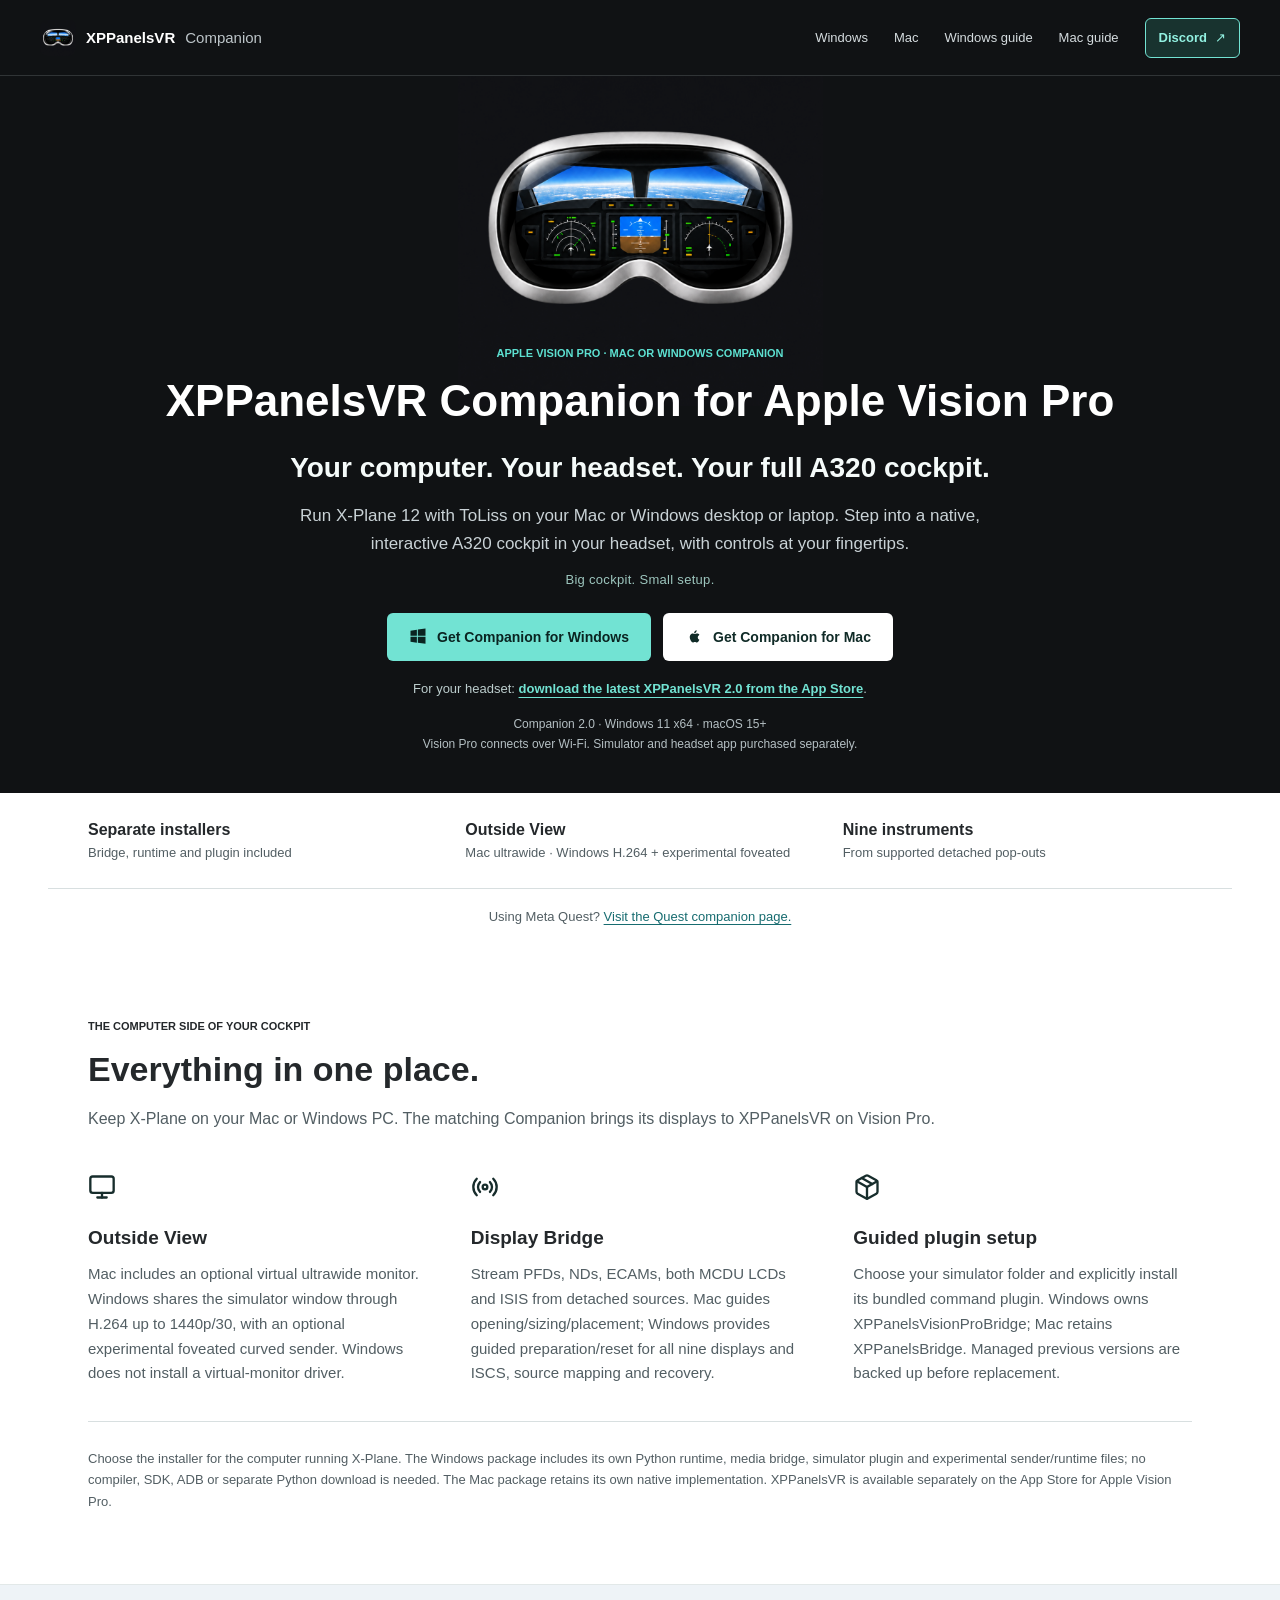
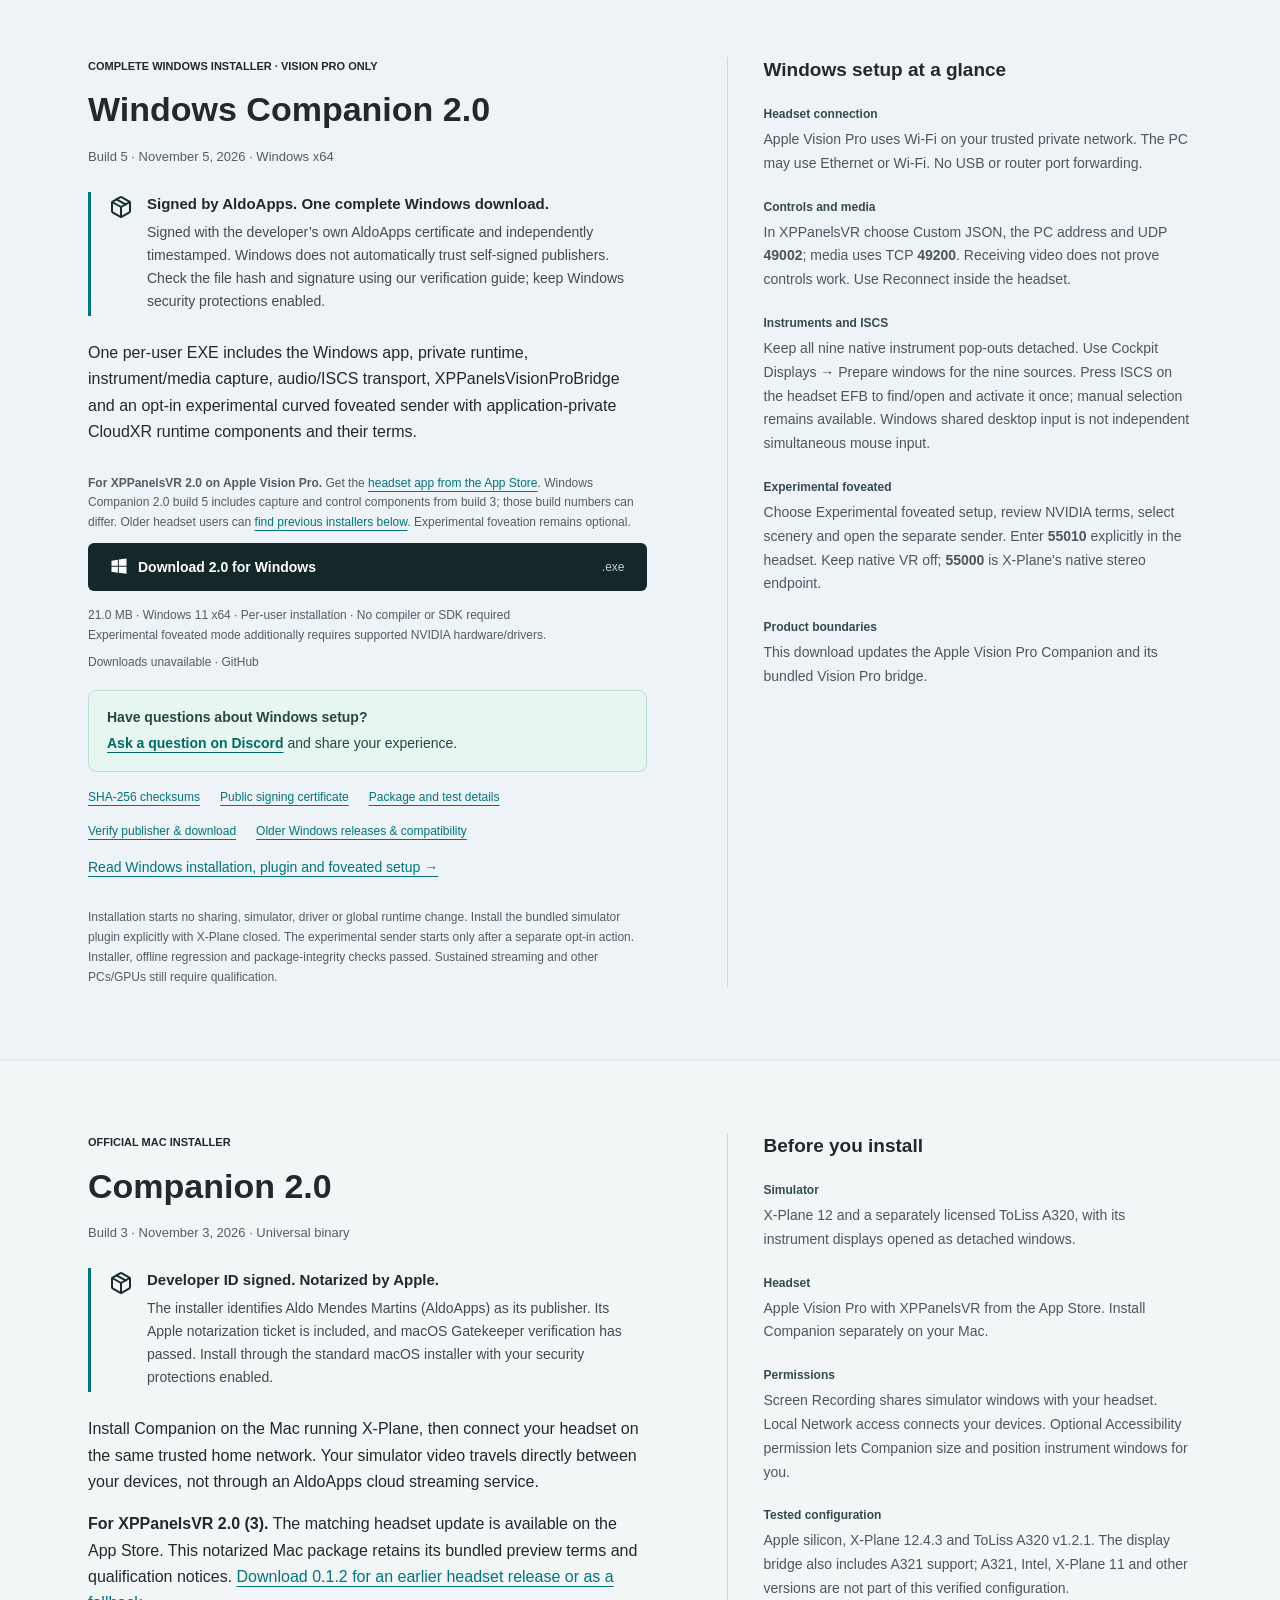
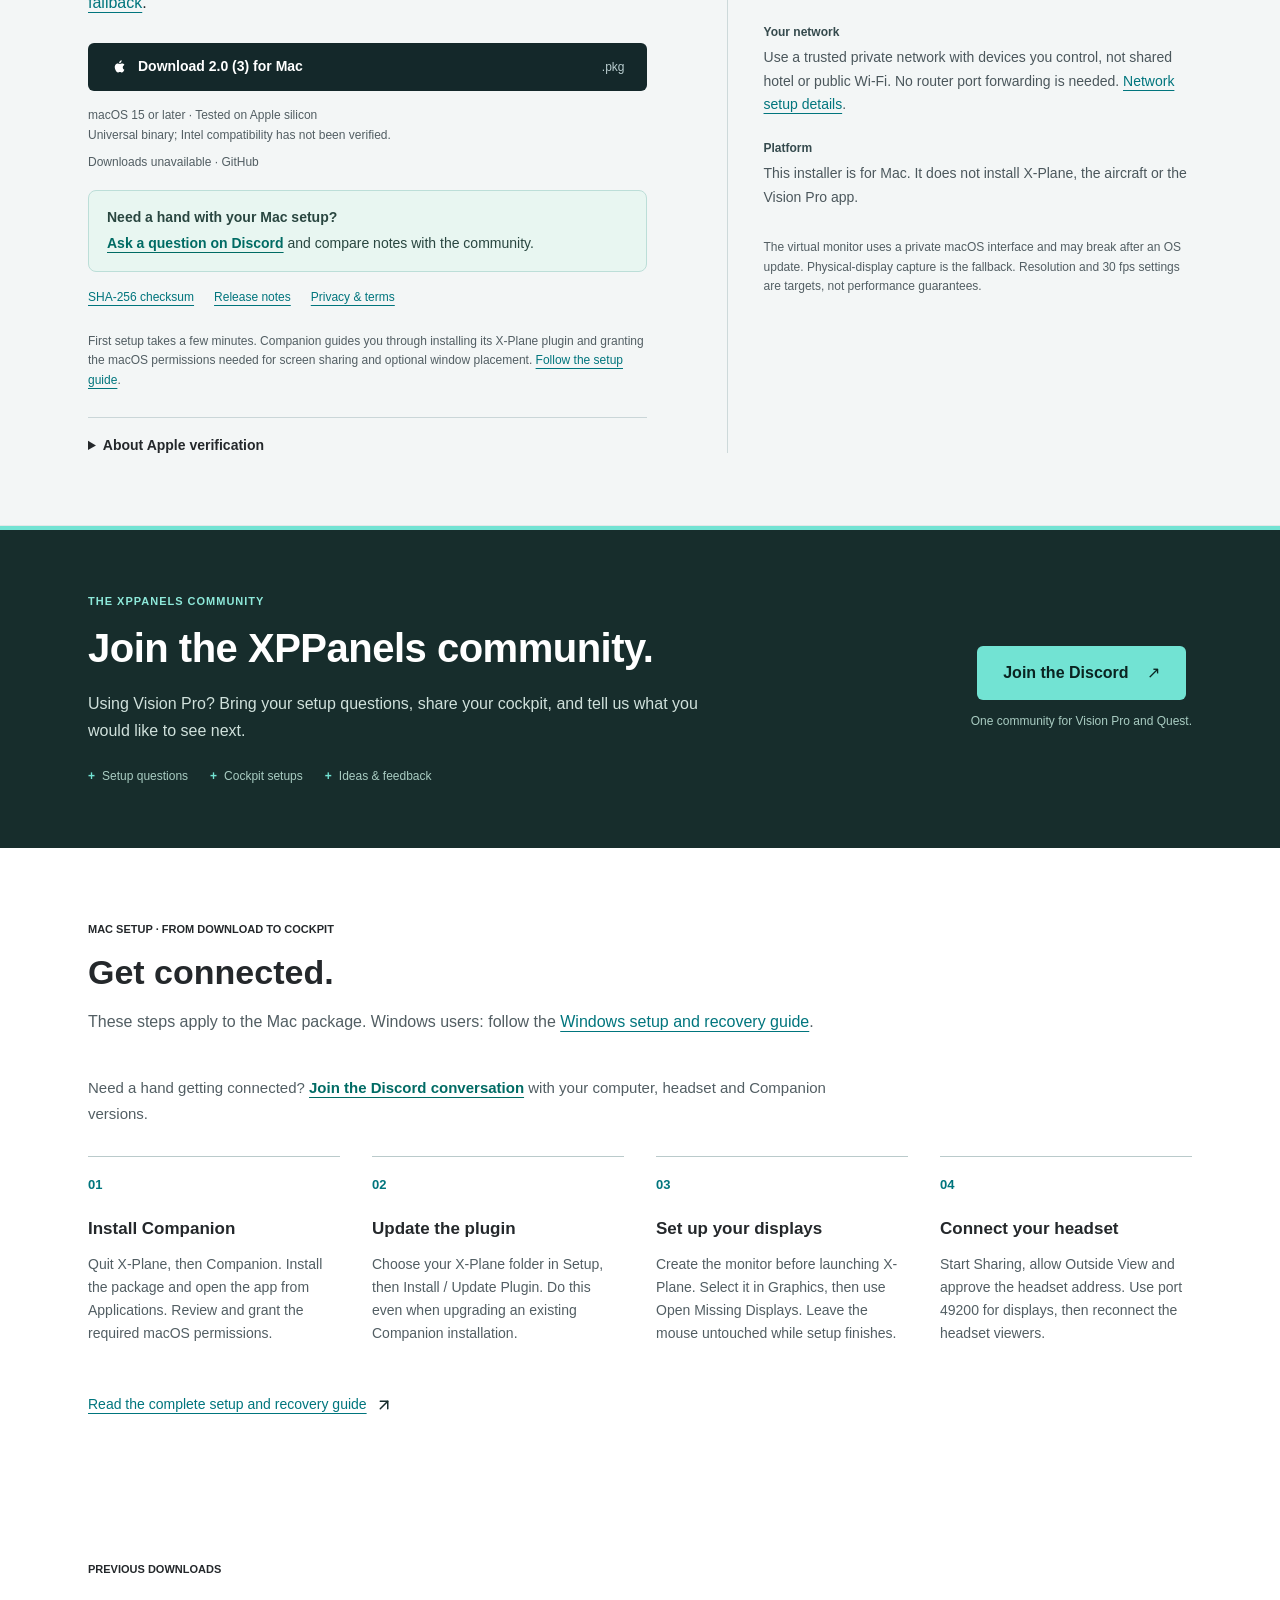
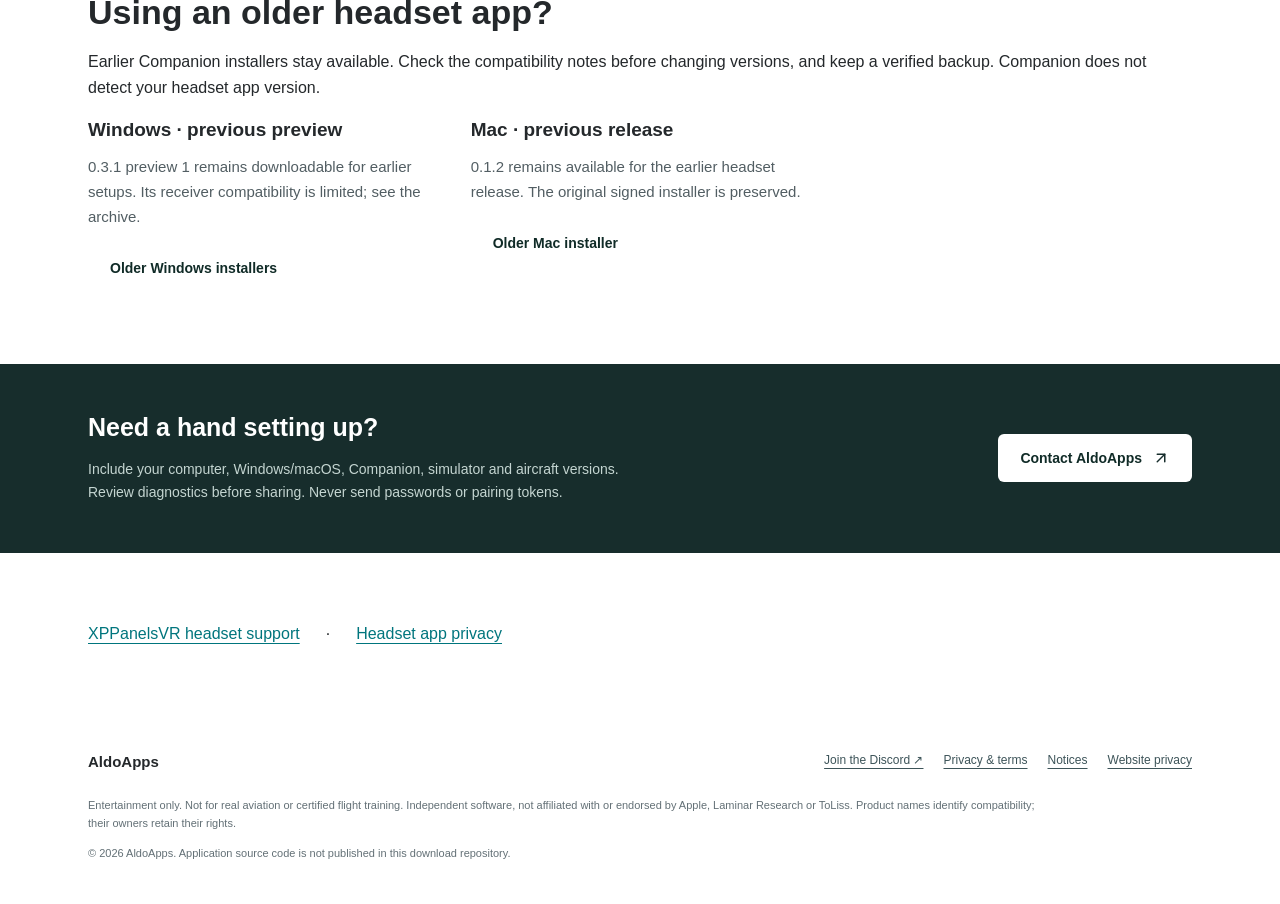
==== commit e671cf29: "Explain the computer and headset A320 cockpit setup" ====
--- a/index.html
+++ b/index.html
@@ -14,7 +14,7 @@
 
   <link rel="stylesheet" href="community.css?v=20261106-prominent">
   <title>XPPanelsVR Companion for Apple Vision Pro | Mac and Windows Downloads</title>
-<script src="analytics-config.js?v=20261106-active" defer></script><script src="download-analytics.js" defer></script><script src="page-views.js?v=20261106" defer></script><script src="download-stats.js?v=20261107-file-counts" defer></script></head>
+<script src="analytics-config.js?v=20261106-active" defer></script><script src="download-analytics.js" defer></script><script src="page-views.js?v=20261106" defer></script><script src="download-stats.js?v=20261107-file-counts" defer></script><link rel="stylesheet" href="hero.css?v=20261107-computer"></head>
 <body>
 <a class="skip" href="#main">Skip to content</a>
 <header class="site-header">
@@ -26,9 +26,12 @@
     <div class="hero-inner">
       <p class="eyebrow">APPLE VISION PRO · MAC OR WINDOWS COMPANION</p>
       <h1 id="title">XPPanelsVR Companion for Apple Vision Pro</h1>
+
+      <p class="hero-message">Your computer. Your headset. Your full A320 cockpit.</p>
+      <p class="intro hero-explanation">Run X-Plane 12 with ToLiss on your Mac or Windows desktop or laptop. Step into a native, interactive A320 cockpit in your headset, with controls at your fingertips.</p>
+      <p class="hero-tagline">Big cockpit. Small setup.</p>
+      <div class="platform-actions"><a class="button primary" href="#windows-download"><svg class="platform-icon" viewBox="0 0 24 24" aria-hidden="true" focusable="false"><path d="M2 3.5 10.5 2.3v8H2zm9.8-1.4L22 0.7v9.6H11.8zM2 11.5h8.5v8L2 18.3zm9.8 0H22v9.6l-10.2-1.4z"/></svg>Get Companion for Windows</a><a class="button secondary" href="#download"><svg class="platform-icon" viewBox="0 0 24 24" aria-hidden="true" focusable="false"><path d="M19.1 8.6c-1.1-1.4-2.8-1.3-3.5-1.2-.9.1-1.7.7-2.4.7-.7 0-1.7-.7-2.8-.7-1.4 0-2.7.8-3.4 2-1.4 2.4-.4 5.9 1 7.9.7 1 1.5 2 2.5 2s1.3-.6 2.7-.6c1.3 0 1.6.6 2.7.6 1.1 0 1.8-1 2.4-2 .5-.8.7-1.5.8-1.6-.1 0-2.1-.8-2.1-3.3 0-2 1.6-2.8 1.7-2.9z"/><path d="M14.7 5.8c.6-.7 1-1.7.9-2.7-.9 0-1.9.6-2.5 1.3-.6.6-1 1.6-.9 2.6 1 0 1.9-.5 2.5-1.2z"/></svg>Get Companion for Mac</a></div>
       <p class="app-store-note">For your headset: <a href="https://apps.apple.com/us/app/xppanelsvr/id6818430025">download the latest XPPanelsVR 2.0 from the App Store</a>.</p>
-      <p class="intro">Your laptop. Your headset. Your full A320 cockpit.</p>
-      <div class="platform-actions"><a class="button primary" href="#windows-download"><svg class="platform-icon" viewBox="0 0 24 24" aria-hidden="true" focusable="false"><path d="M2 3.5 10.5 2.3v8H2zm9.8-1.4L22 0.7v9.6H11.8zM2 11.5h8.5v8L2 18.3zm9.8 0H22v9.6l-10.2-1.4z"/></svg>Get Companion for Windows</a><a class="button secondary" href="#download"><svg class="platform-icon" viewBox="0 0 24 24" aria-hidden="true" focusable="false"><path d="M19.1 8.6c-1.1-1.4-2.8-1.3-3.5-1.2-.9.1-1.7.7-2.4.7-.7 0-1.7-.7-2.8-.7-1.4 0-2.7.8-3.4 2-1.4 2.4-.4 5.9 1 7.9.7 1 1.5 2 2.5 2s1.3-.6 2.7-.6c1.3 0 1.6.6 2.7.6 1.1 0 1.8-1 2.4-2 .5-.8.7-1.5.8-1.6-.1 0-2.1-.8-2.1-3.3 0-2 1.6-2.8 1.7-2.9z"/><path d="M14.7 5.8c.6-.7 1-1.7.9-2.7-.9 0-1.9.6-2.5 1.3-.6.6-1 1.6-.9 2.6 1 0 1.9-.5 2.5-1.2z"/></svg>Get Companion for Mac</a></div>
       <p class="hero-note">Companion 2.0 · Windows 11 x64 · macOS 15+<br>Vision Pro connects over Wi-Fi. Simulator and headset app purchased separately.</p>
 
     </div>
--- a/hero.css
+++ b/hero.css
@@ -0,0 +1,16 @@
+/* Hero copy and responsive introduction layout. */
+.hero h1{font-size:clamp(32px,3.5vw,44px);line-height:1.15;margin-bottom:22px}
+.hero .hero-message{font-size:clamp(21px,2.2vw,28px);font-weight:650;line-height:1.35;max-width:900px;margin:0 auto 15px;color:#f5fbfa;text-wrap:balance}
+.hero .hero-explanation{max-width:760px;margin:0 auto 12px;font-size:17px;line-height:1.65;color:#c9d2d6;text-wrap:pretty}
+.hero .hero-tagline{font-size:13px;line-height:1.5;letter-spacing:.3px;font-weight:500;color:#9dc6be;margin:0 auto 24px}
+.hero .app-store-note{max-width:850px;margin:18px auto 0;font-size:13px;line-height:1.6;color:#bccdcd}
+.hero .platform-actions,.hero .actions{margin:0 auto;gap:12px}
+.hero .hero-note{margin-top:15px}
+@media(max-width:600px){
+ .hero{padding-top:195px;padding-bottom:28px;background-size:270px;background-position:center -30px}
+ .hero h1{font-size:29px;line-height:1.16;max-width:350px;margin-bottom:22px}
+ .hero .hero-message{font-size:22px;line-height:1.3;max-width:345px;margin-bottom:14px}
+ .hero .hero-explanation{font-size:15px;line-height:1.6;max-width:345px;margin-bottom:11px}
+ .hero .hero-tagline{font-size:12px;margin-bottom:23px}
+ .hero .app-store-note{font-size:12px;max-width:340px;margin-top:18px}
+}
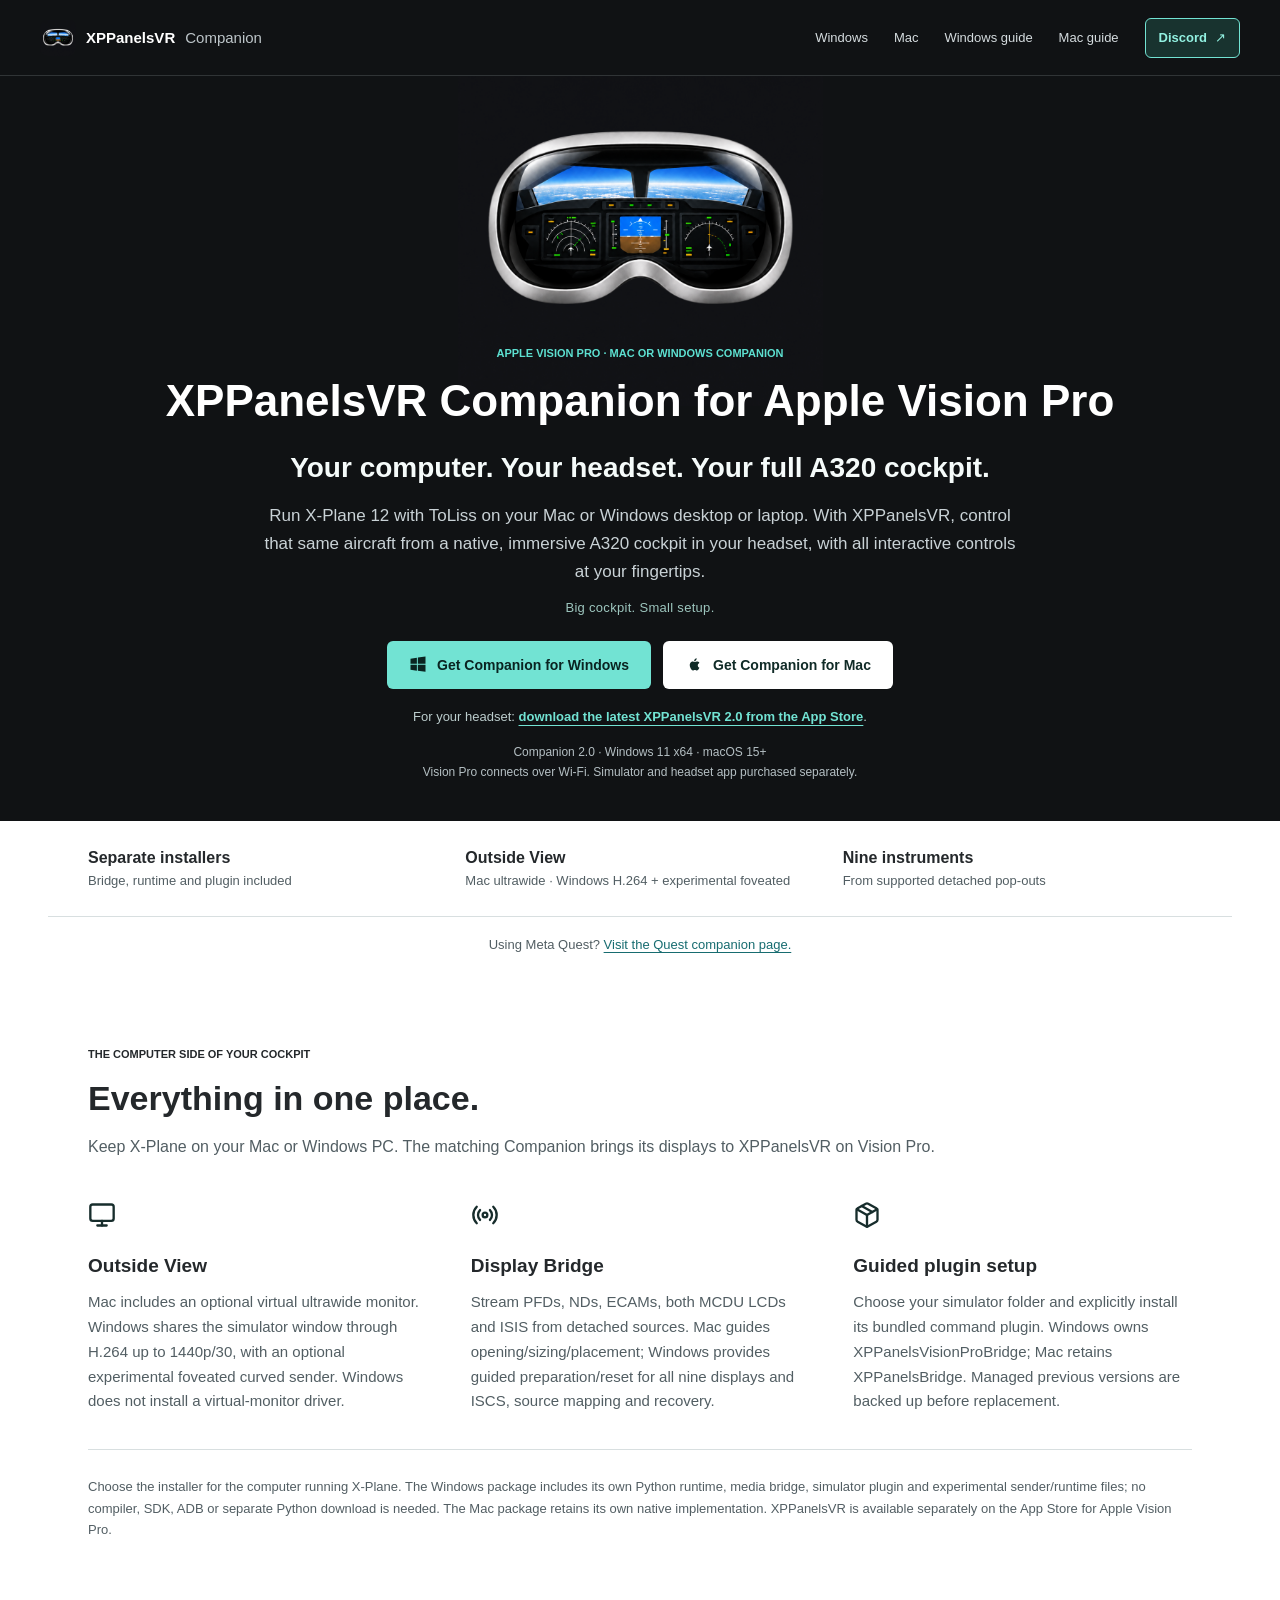
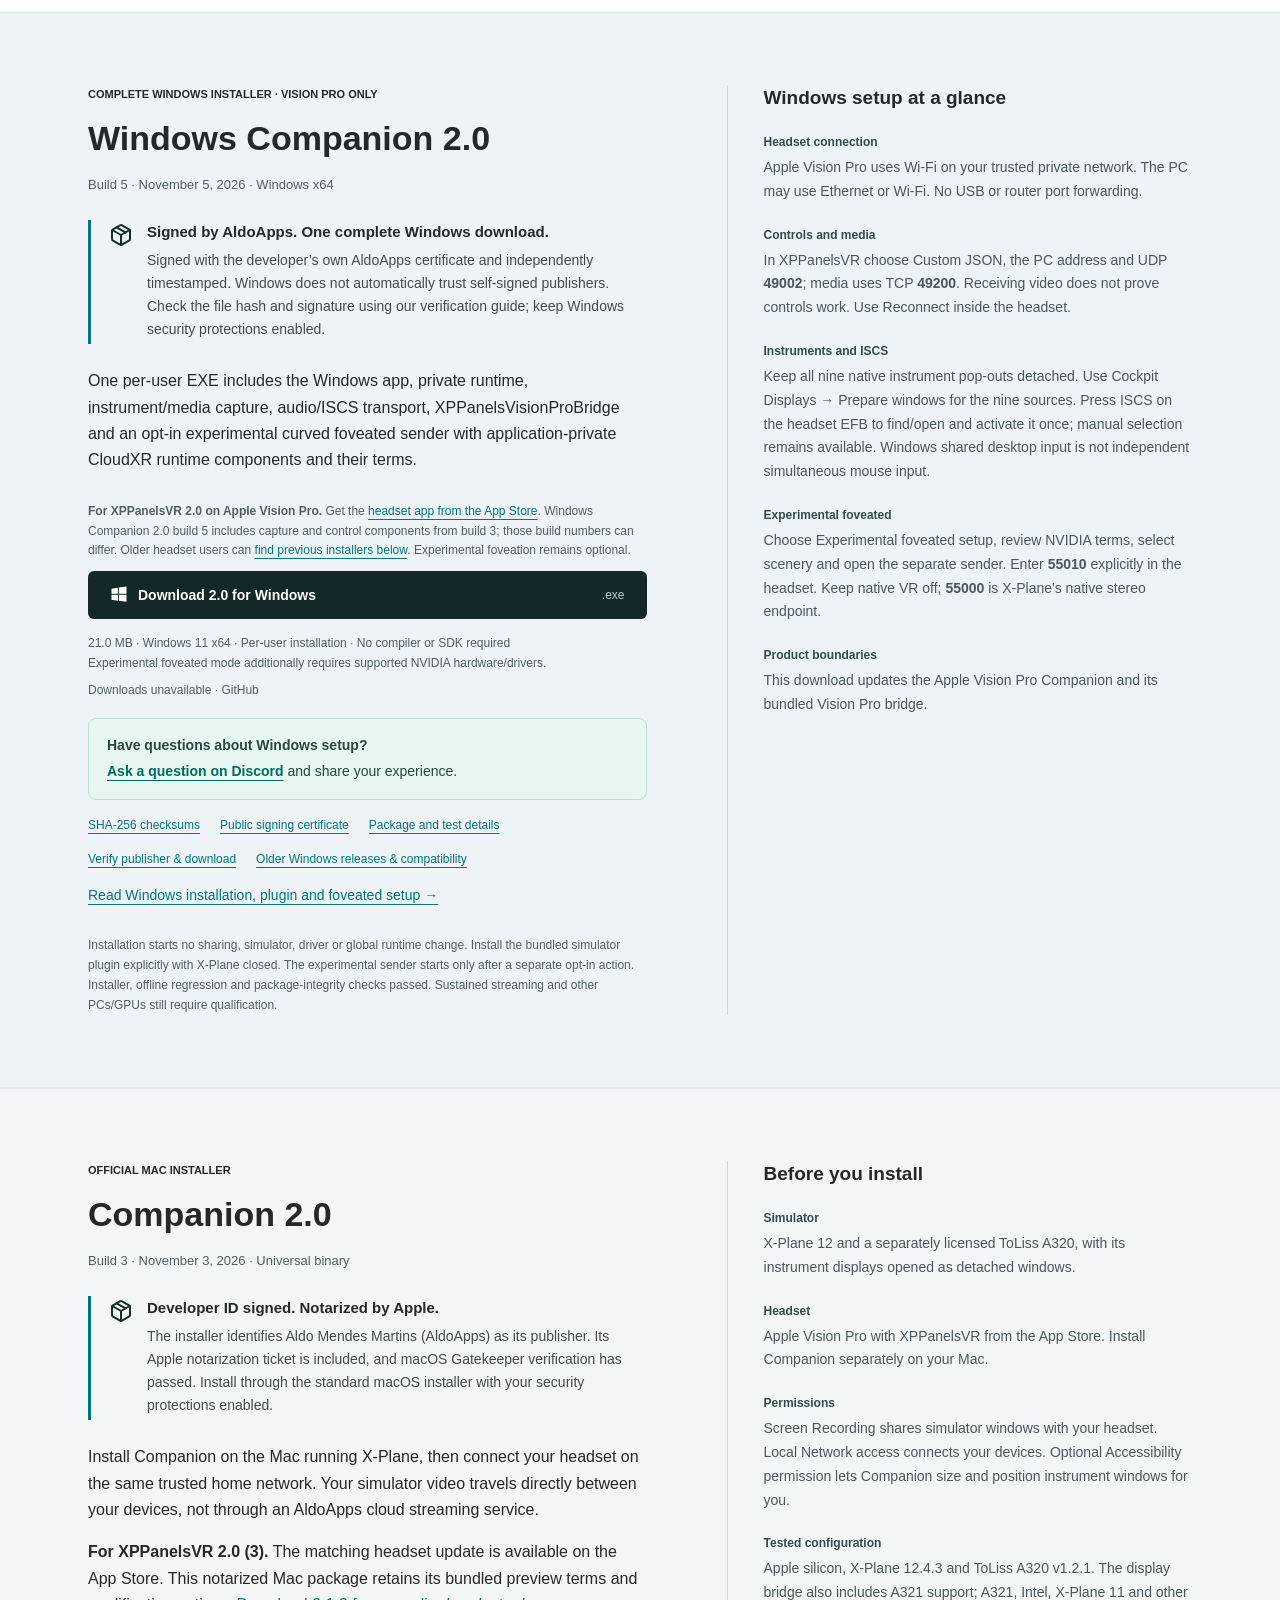
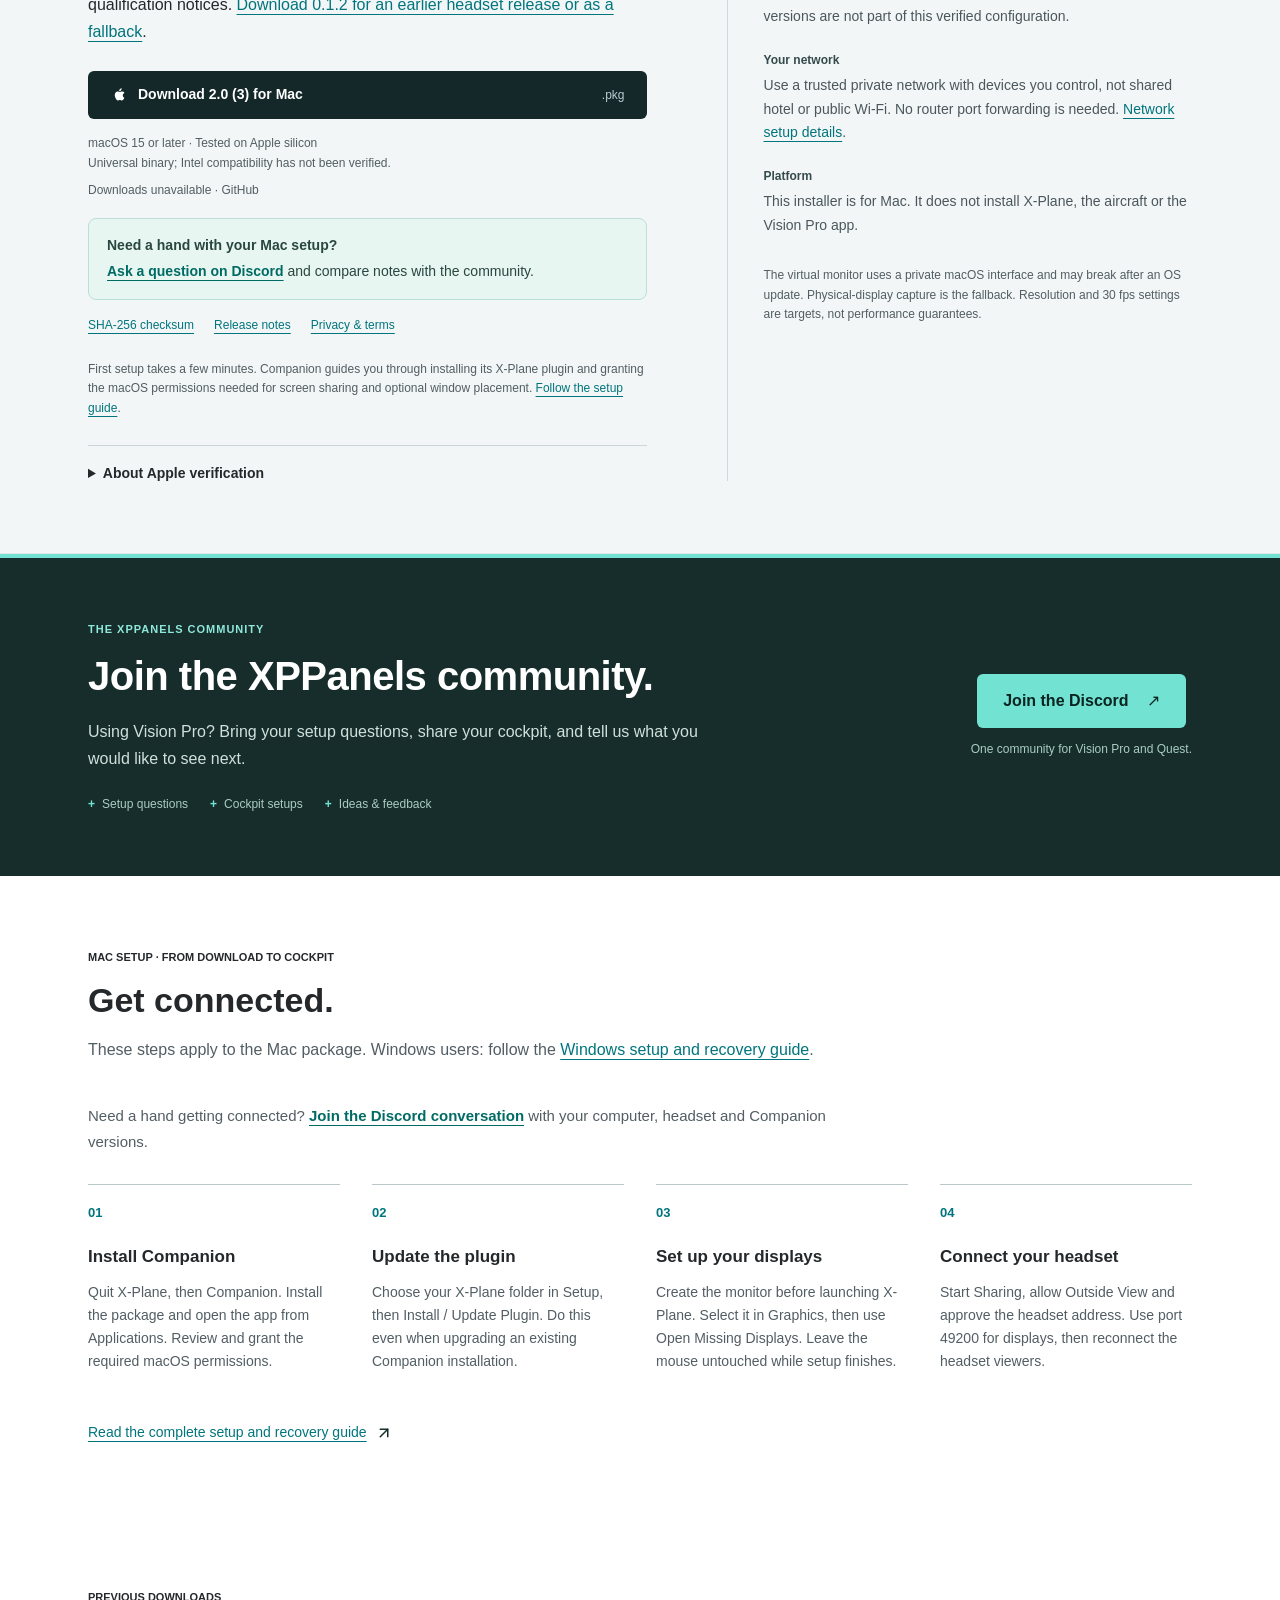
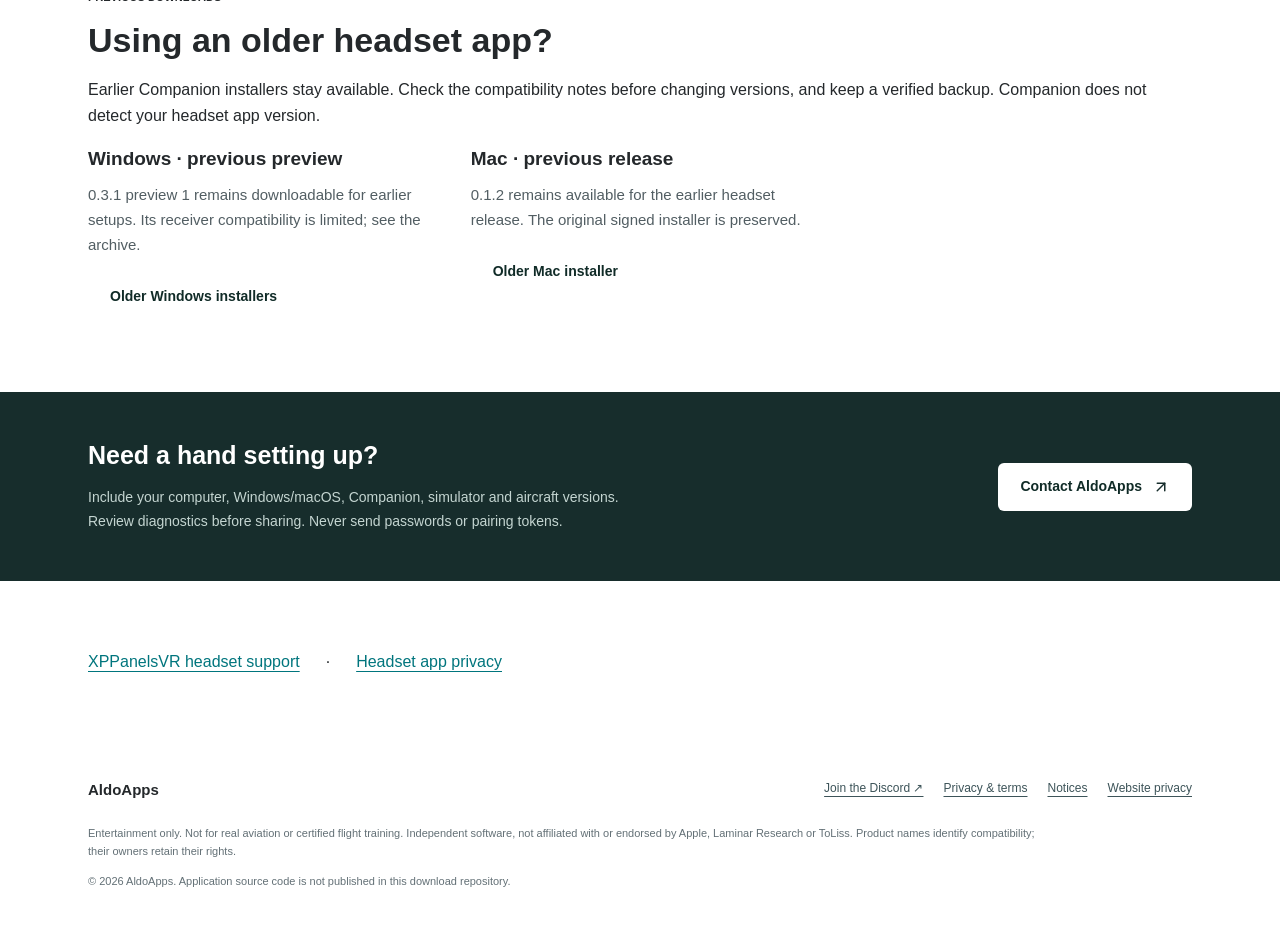
==== commit 0865d022: "Clarify native headset control of the simulator aircraft" ====
--- a/index.html
+++ b/index.html
@@ -28,7 +28,7 @@
       <h1 id="title">XPPanelsVR Companion for Apple Vision Pro</h1>
 
       <p class="hero-message">Your computer. Your headset. Your full A320 cockpit.</p>
-      <p class="intro hero-explanation">Run X-Plane 12 with ToLiss on your Mac or Windows desktop or laptop. Step into a native, interactive A320 cockpit in your headset, with controls at your fingertips.</p>
+      <p class="intro hero-explanation">Run X-Plane 12 with ToLiss on your Mac or Windows desktop or laptop. With XPPanelsVR, control that same aircraft from a native, immersive A320 cockpit in your headset, with all interactive controls at your fingertips.</p>
       <p class="hero-tagline">Big cockpit. Small setup.</p>
       <div class="platform-actions"><a class="button primary" href="#windows-download"><svg class="platform-icon" viewBox="0 0 24 24" aria-hidden="true" focusable="false"><path d="M2 3.5 10.5 2.3v8H2zm9.8-1.4L22 0.7v9.6H11.8zM2 11.5h8.5v8L2 18.3zm9.8 0H22v9.6l-10.2-1.4z"/></svg>Get Companion for Windows</a><a class="button secondary" href="#download"><svg class="platform-icon" viewBox="0 0 24 24" aria-hidden="true" focusable="false"><path d="M19.1 8.6c-1.1-1.4-2.8-1.3-3.5-1.2-.9.1-1.7.7-2.4.7-.7 0-1.7-.7-2.8-.7-1.4 0-2.7.8-3.4 2-1.4 2.4-.4 5.9 1 7.9.7 1 1.5 2 2.5 2s1.3-.6 2.7-.6c1.3 0 1.6.6 2.7.6 1.1 0 1.8-1 2.4-2 .5-.8.7-1.5.8-1.6-.1 0-2.1-.8-2.1-3.3 0-2 1.6-2.8 1.7-2.9z"/><path d="M14.7 5.8c.6-.7 1-1.7.9-2.7-.9 0-1.9.6-2.5 1.3-.6.6-1 1.6-.9 2.6 1 0 1.9-.5 2.5-1.2z"/></svg>Get Companion for Mac</a></div>
       <p class="app-store-note">For your headset: <a href="https://apps.apple.com/us/app/xppanelsvr/id6818430025">download the latest XPPanelsVR 2.0 from the App Store</a>.</p>
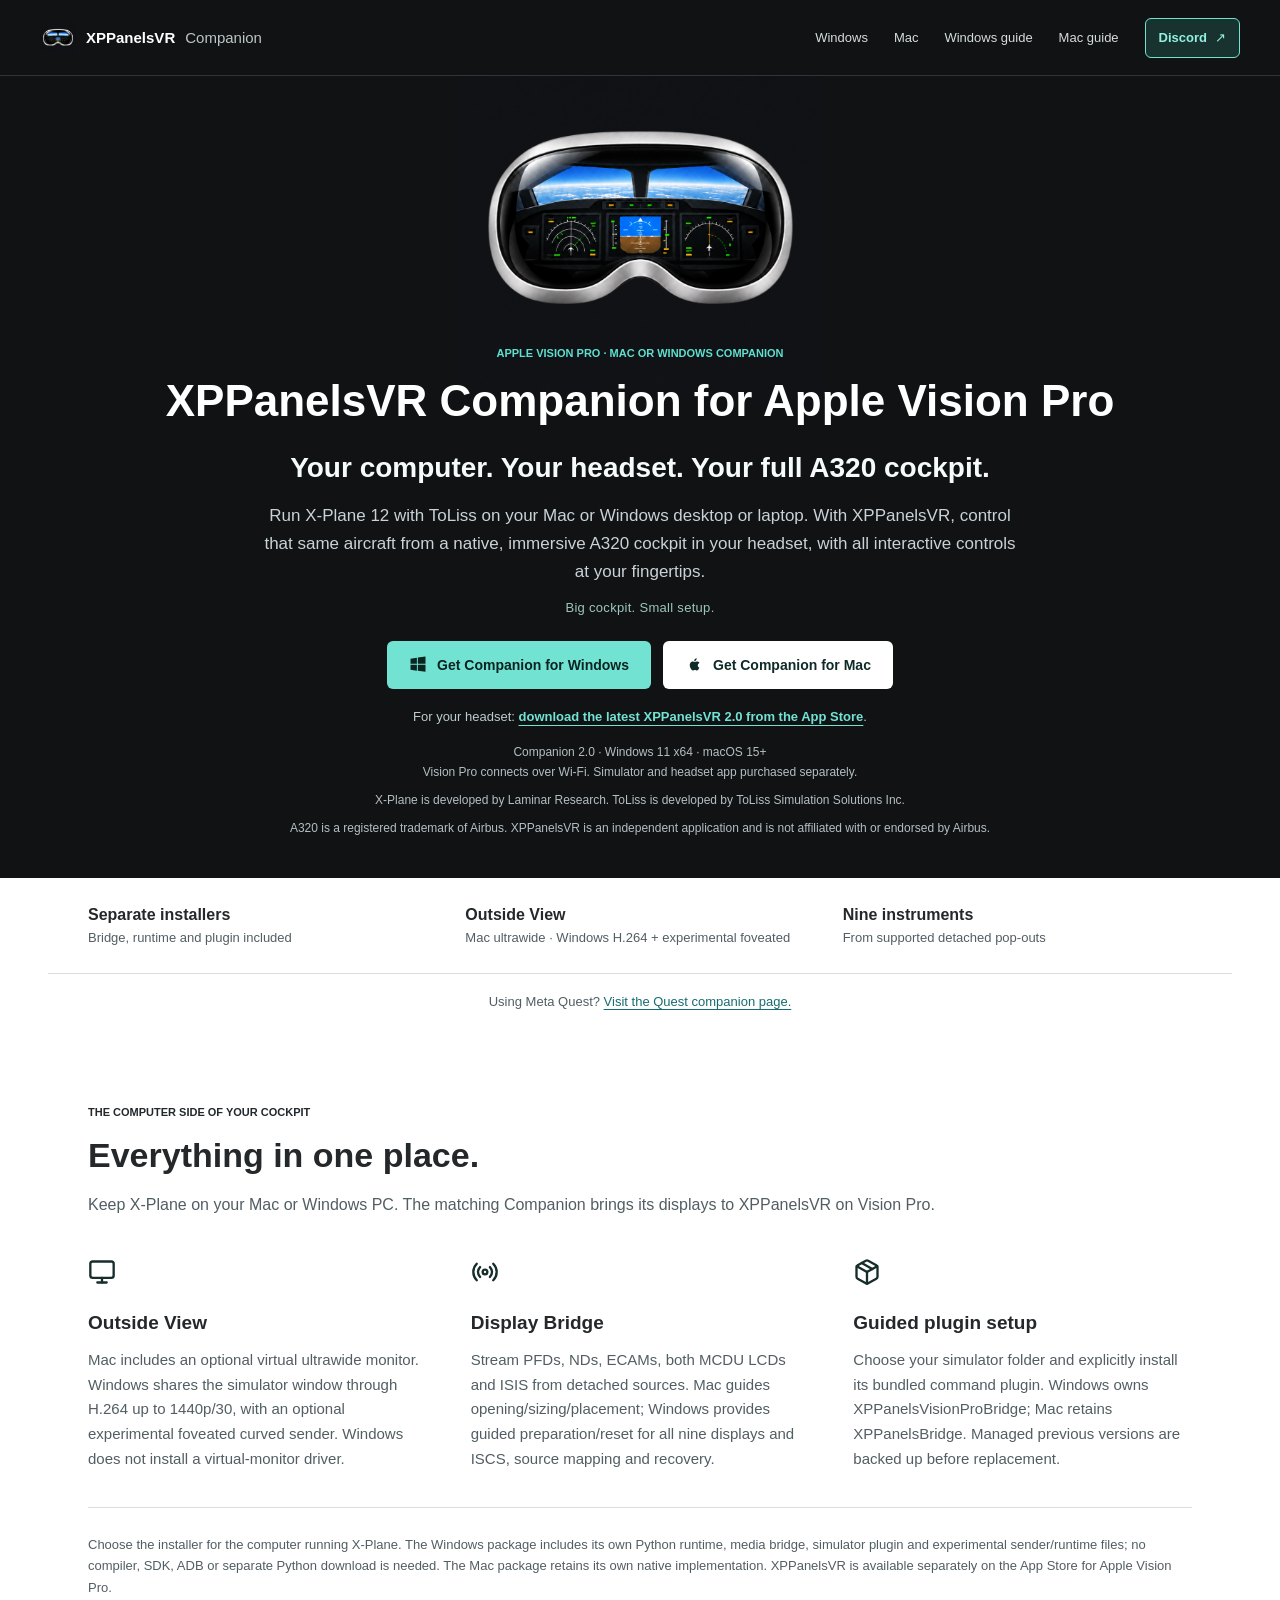
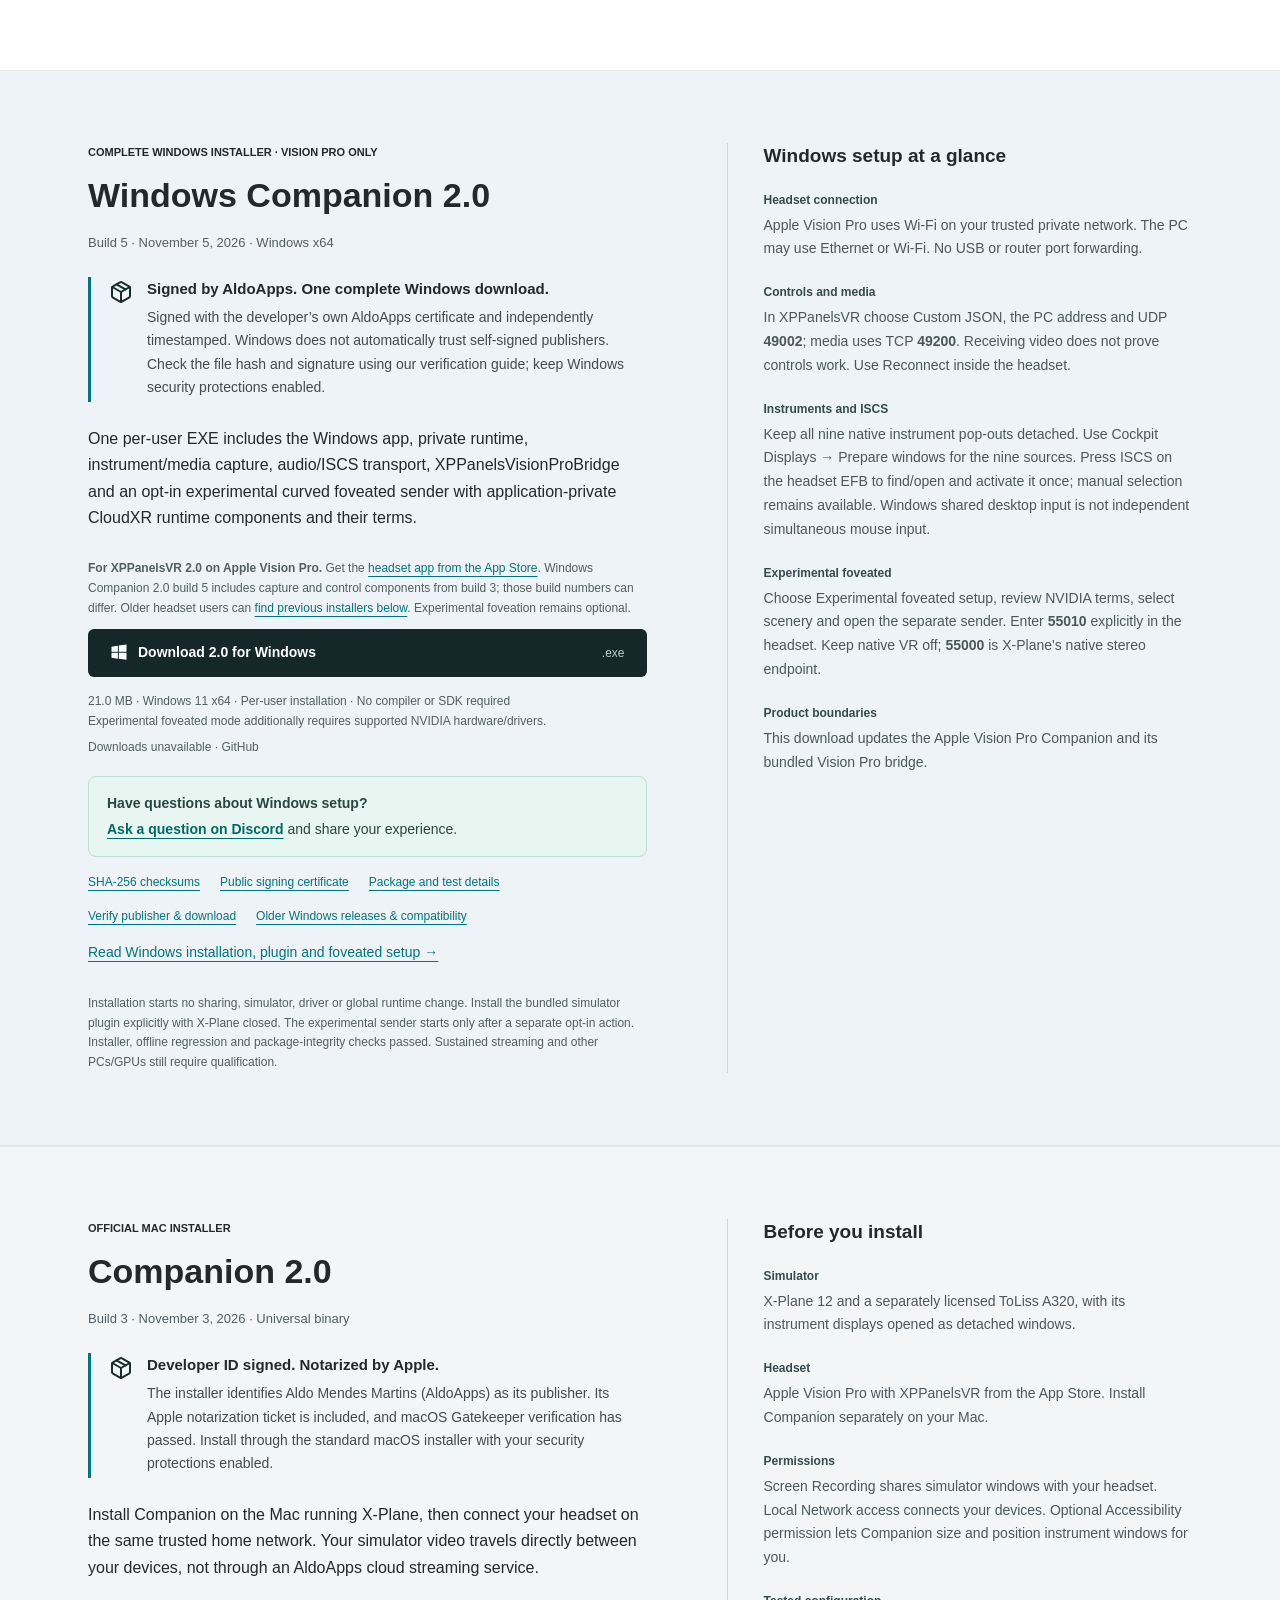
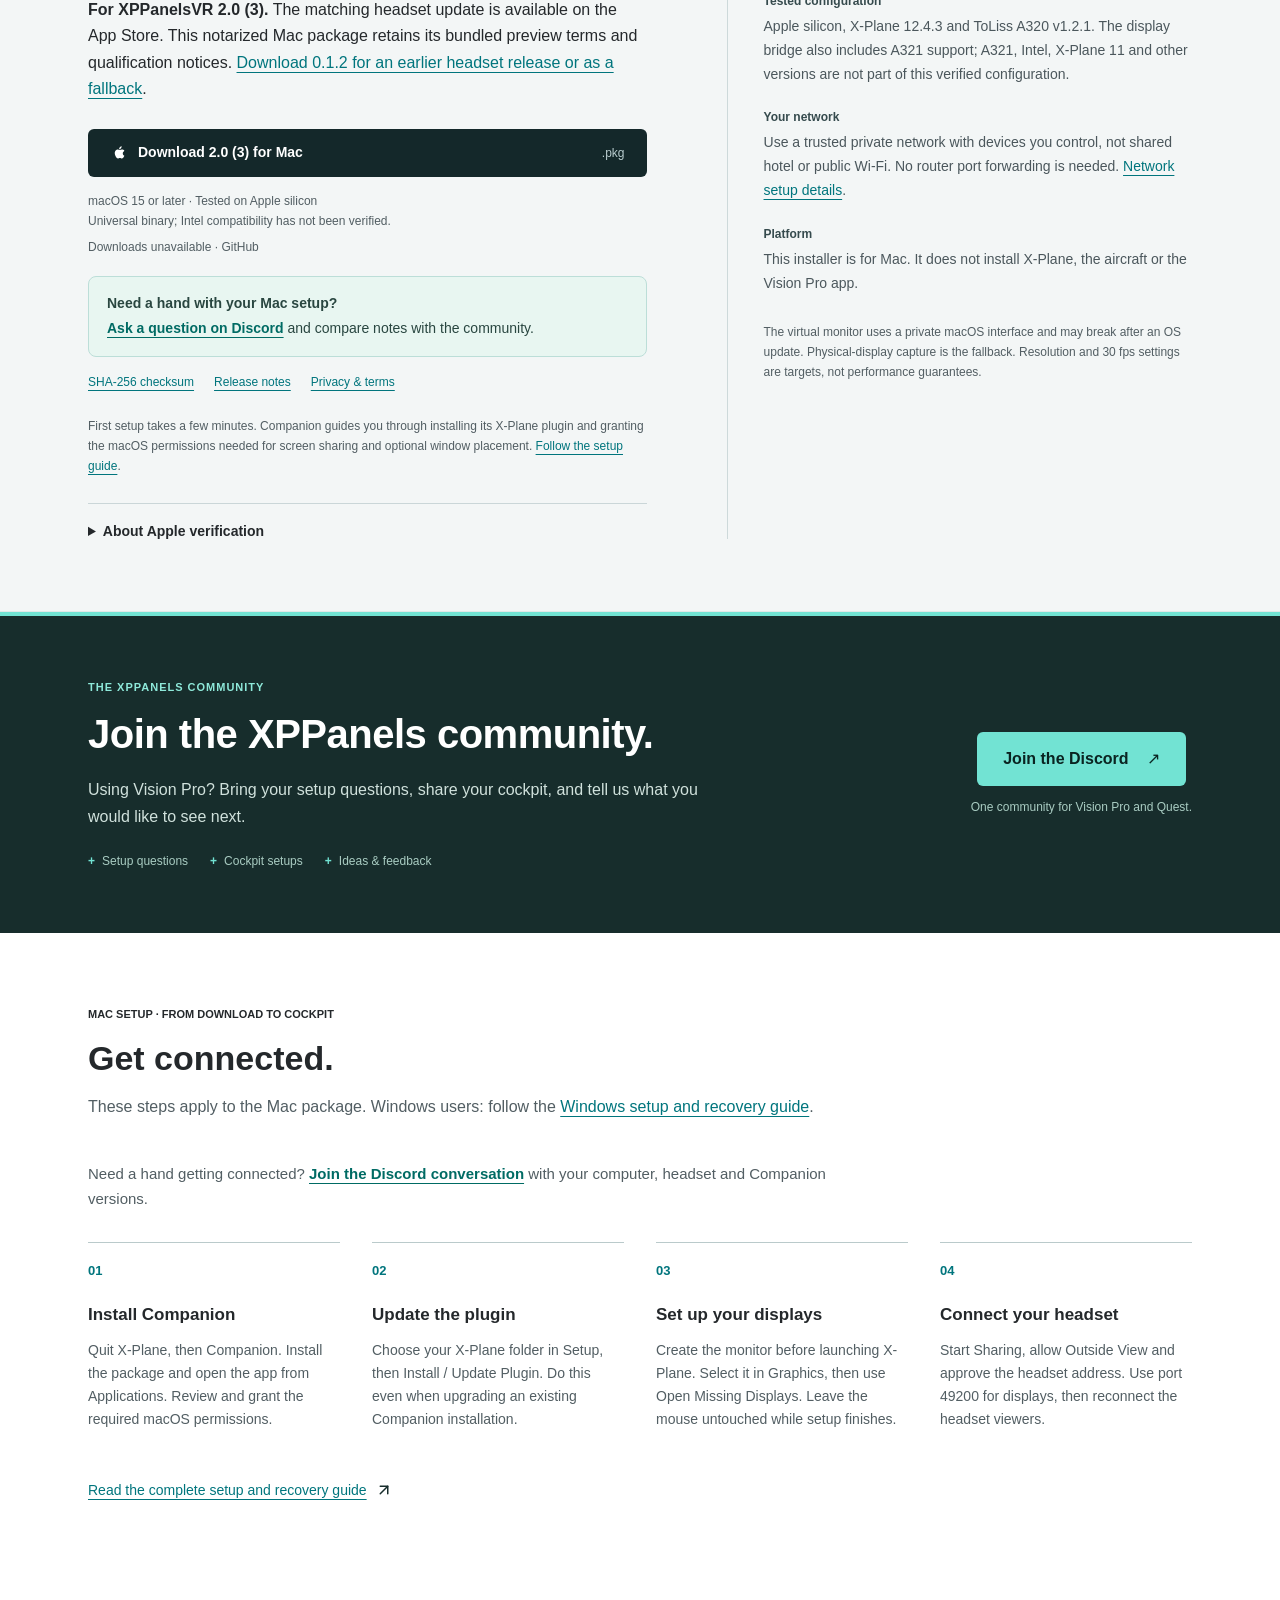
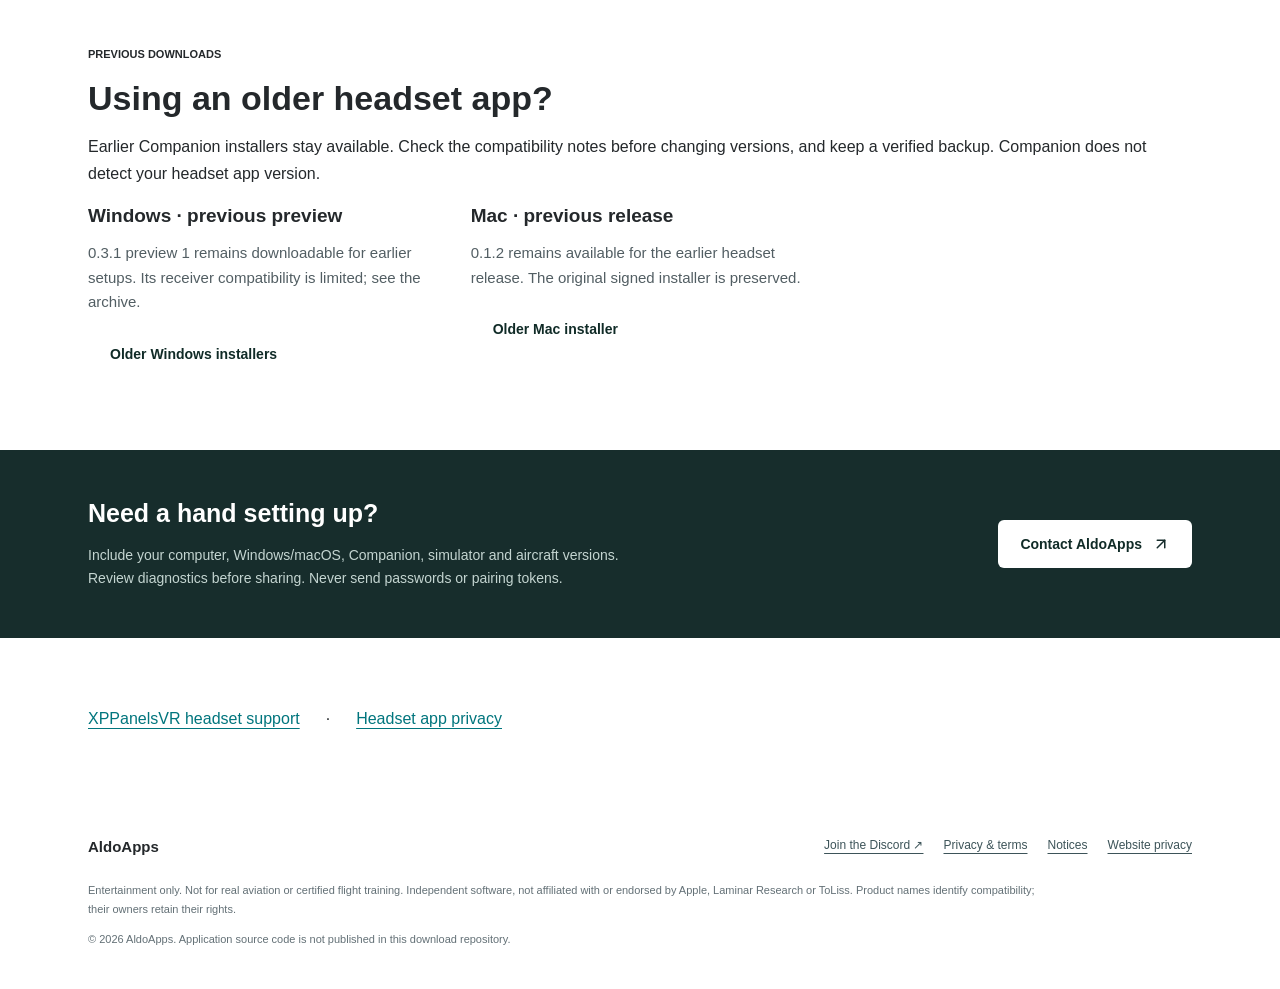
==== commit 4d07fb4d: "Add developer and Airbus acknowledgments below connection notes" ====
--- a/index.html
+++ b/index.html
@@ -14,7 +14,7 @@
 
   <link rel="stylesheet" href="community.css?v=20261106-prominent">
   <title>XPPanelsVR Companion for Apple Vision Pro | Mac and Windows Downloads</title>
-<script src="analytics-config.js?v=20261106-active" defer></script><script src="download-analytics.js" defer></script><script src="page-views.js?v=20261106" defer></script><script src="download-stats.js?v=20261107-file-counts" defer></script><link rel="stylesheet" href="hero.css?v=20261107-computer"></head>
+<script src="analytics-config.js?v=20261106-active" defer></script><script src="download-analytics.js" defer></script><script src="page-views.js?v=20261106" defer></script><script src="download-stats.js?v=20261107-file-counts" defer></script><link rel="stylesheet" href="hero.css?v=20261107-credit"></head>
 <body>
 <a class="skip" href="#main">Skip to content</a>
 <header class="site-header">
@@ -33,6 +33,8 @@
       <div class="platform-actions"><a class="button primary" href="#windows-download"><svg class="platform-icon" viewBox="0 0 24 24" aria-hidden="true" focusable="false"><path d="M2 3.5 10.5 2.3v8H2zm9.8-1.4L22 0.7v9.6H11.8zM2 11.5h8.5v8L2 18.3zm9.8 0H22v9.6l-10.2-1.4z"/></svg>Get Companion for Windows</a><a class="button secondary" href="#download"><svg class="platform-icon" viewBox="0 0 24 24" aria-hidden="true" focusable="false"><path d="M19.1 8.6c-1.1-1.4-2.8-1.3-3.5-1.2-.9.1-1.7.7-2.4.7-.7 0-1.7-.7-2.8-.7-1.4 0-2.7.8-3.4 2-1.4 2.4-.4 5.9 1 7.9.7 1 1.5 2 2.5 2s1.3-.6 2.7-.6c1.3 0 1.6.6 2.7.6 1.1 0 1.8-1 2.4-2 .5-.8.7-1.5.8-1.6-.1 0-2.1-.8-2.1-3.3 0-2 1.6-2.8 1.7-2.9z"/><path d="M14.7 5.8c.6-.7 1-1.7.9-2.7-.9 0-1.9.6-2.5 1.3-.6.6-1 1.6-.9 2.6 1 0 1.9-.5 2.5-1.2z"/></svg>Get Companion for Mac</a></div>
       <p class="app-store-note">For your headset: <a href="https://apps.apple.com/us/app/xppanelsvr/id6818430025">download the latest XPPanelsVR 2.0 from the App Store</a>.</p>
       <p class="hero-note">Companion 2.0 · Windows 11 x64 · macOS 15+<br>Vision Pro connects over Wi-Fi. Simulator and headset app purchased separately.</p>
+      <p class="developer-credit">X-Plane is developed by Laminar Research. ToLiss is developed by ToLiss Simulation Solutions Inc.</p>
+      <p class="developer-credit airbus-credit">A320 is a registered trademark of Airbus. XPPanelsVR is an independent application and is not affiliated with or endorsed by Airbus.</p>
 
     </div>
   </section>
--- a/hero.css
+++ b/hero.css
@@ -6,6 +6,7 @@
 .hero .app-store-note{max-width:850px;margin:18px auto 0;font-size:13px;line-height:1.6;color:#bccdcd}
 .hero .platform-actions,.hero .actions{margin:0 auto;gap:12px}
 .hero .hero-note{margin-top:15px}
+.hero .developer-credit{max-width:760px;margin:6px auto 0;font-size:12px;line-height:1.9;font-weight:400;color:#b4bfc3;text-align:center}
 @media(max-width:600px){
  .hero{padding-top:195px;padding-bottom:28px;background-size:270px;background-position:center -30px}
  .hero h1{font-size:29px;line-height:1.16;max-width:350px;margin-bottom:22px}
@@ -13,4 +14,5 @@
  .hero .hero-explanation{font-size:15px;line-height:1.6;max-width:345px;margin-bottom:11px}
  .hero .hero-tagline{font-size:12px;margin-bottom:23px}
  .hero .app-store-note{font-size:12px;max-width:340px;margin-top:18px}
+ .hero .developer-credit{font-size:10px;line-height:1.7}
 }
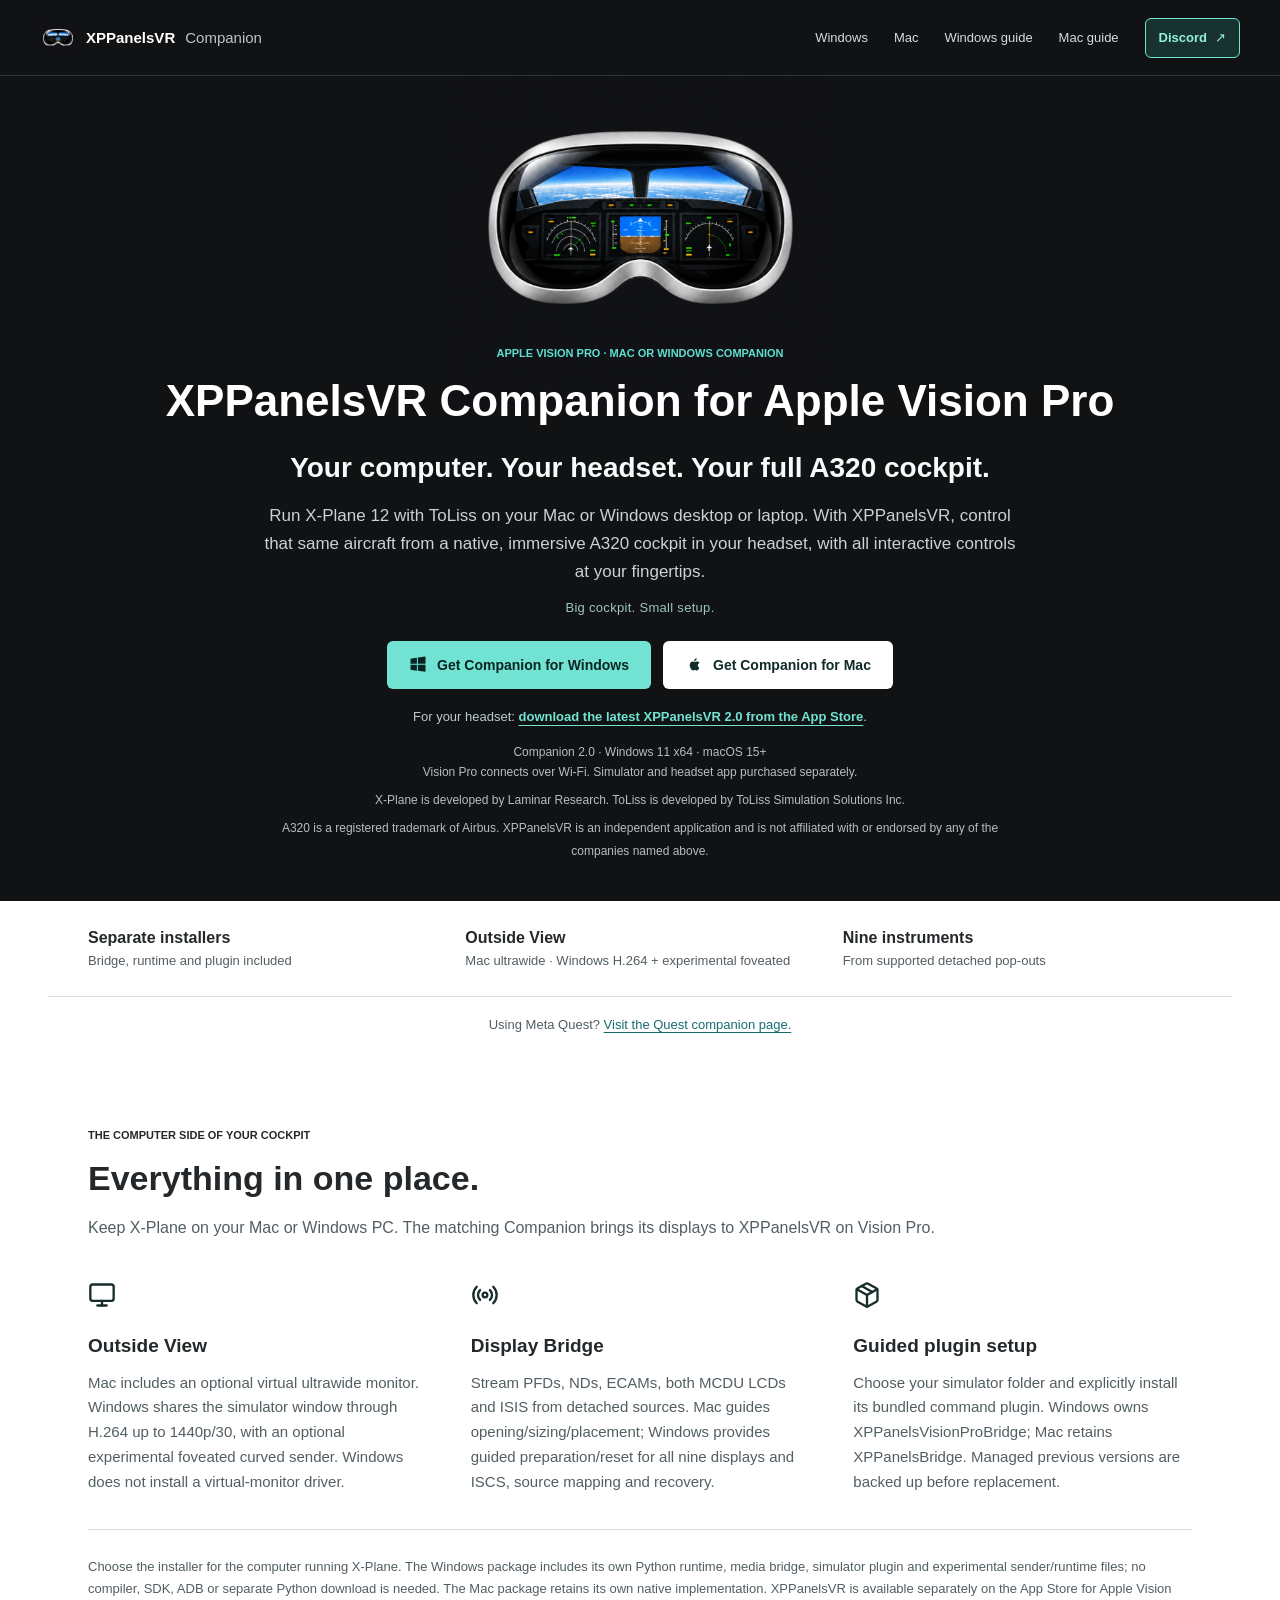
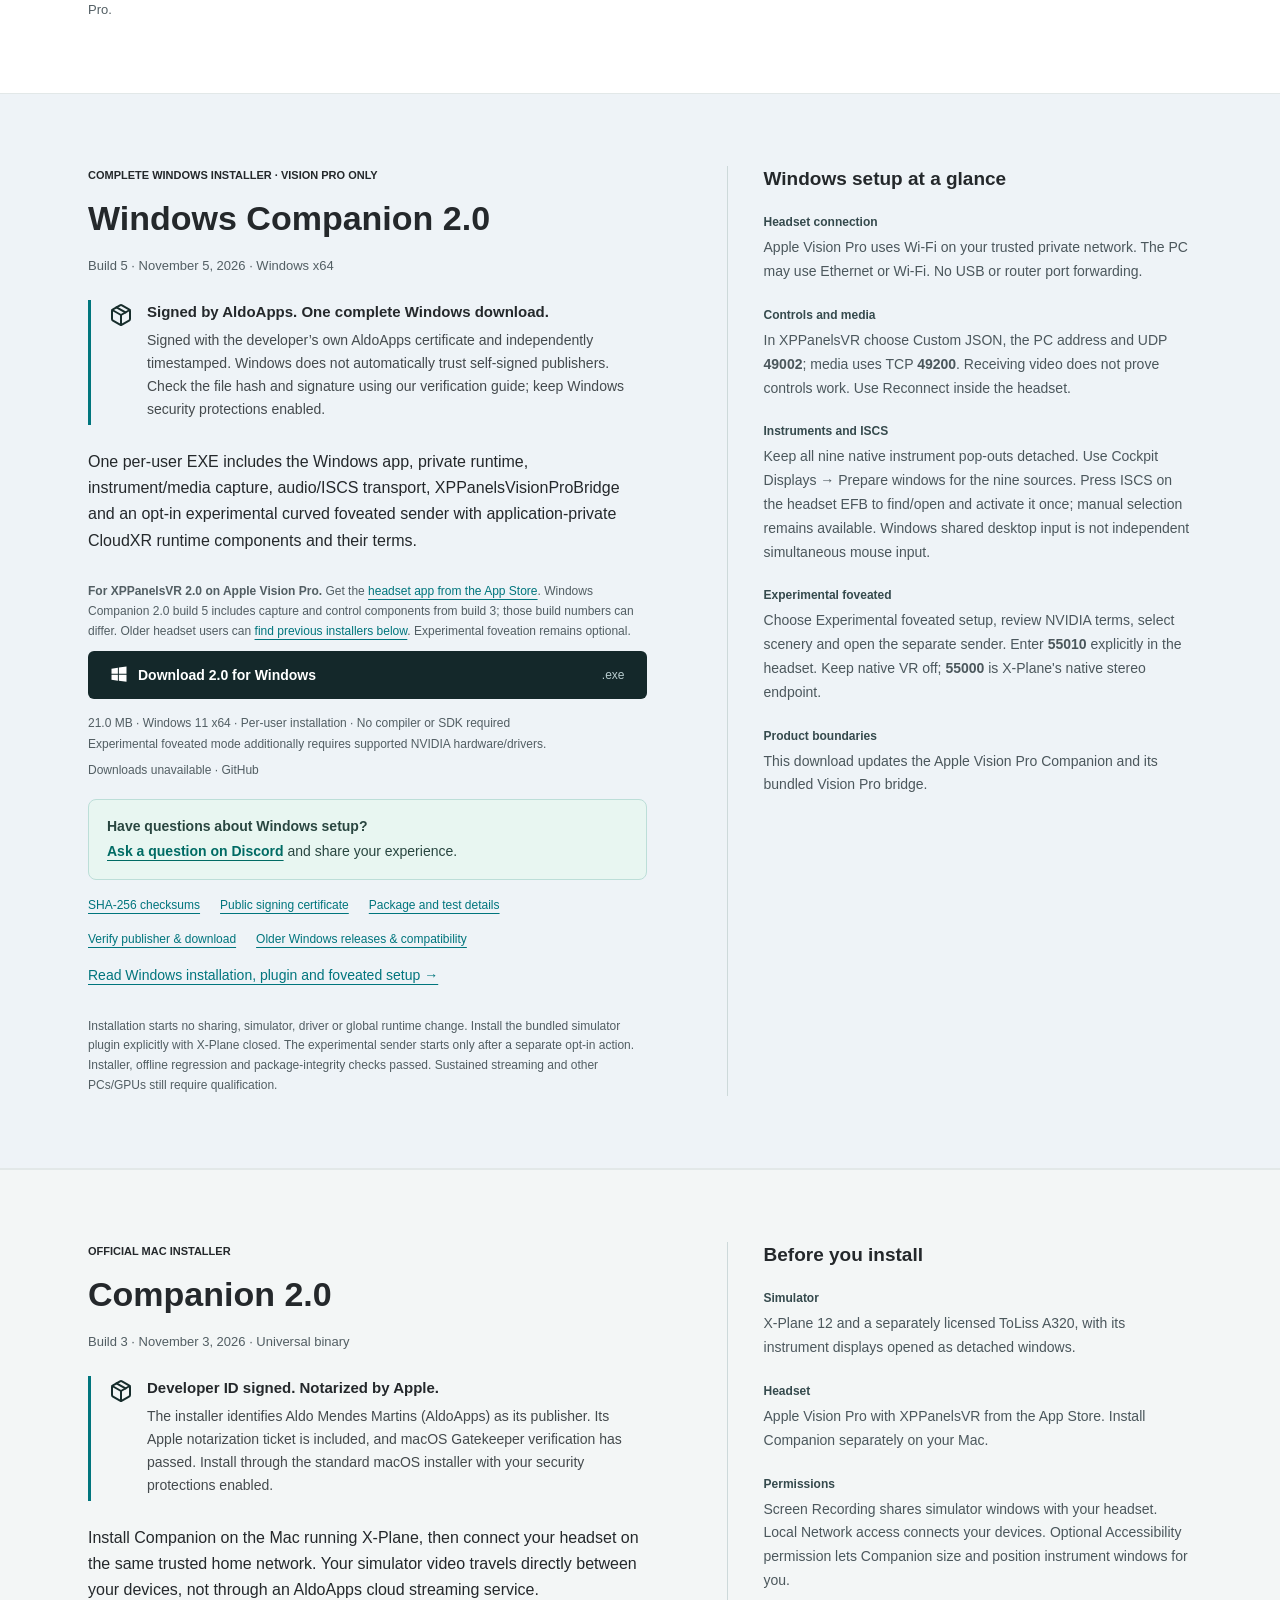
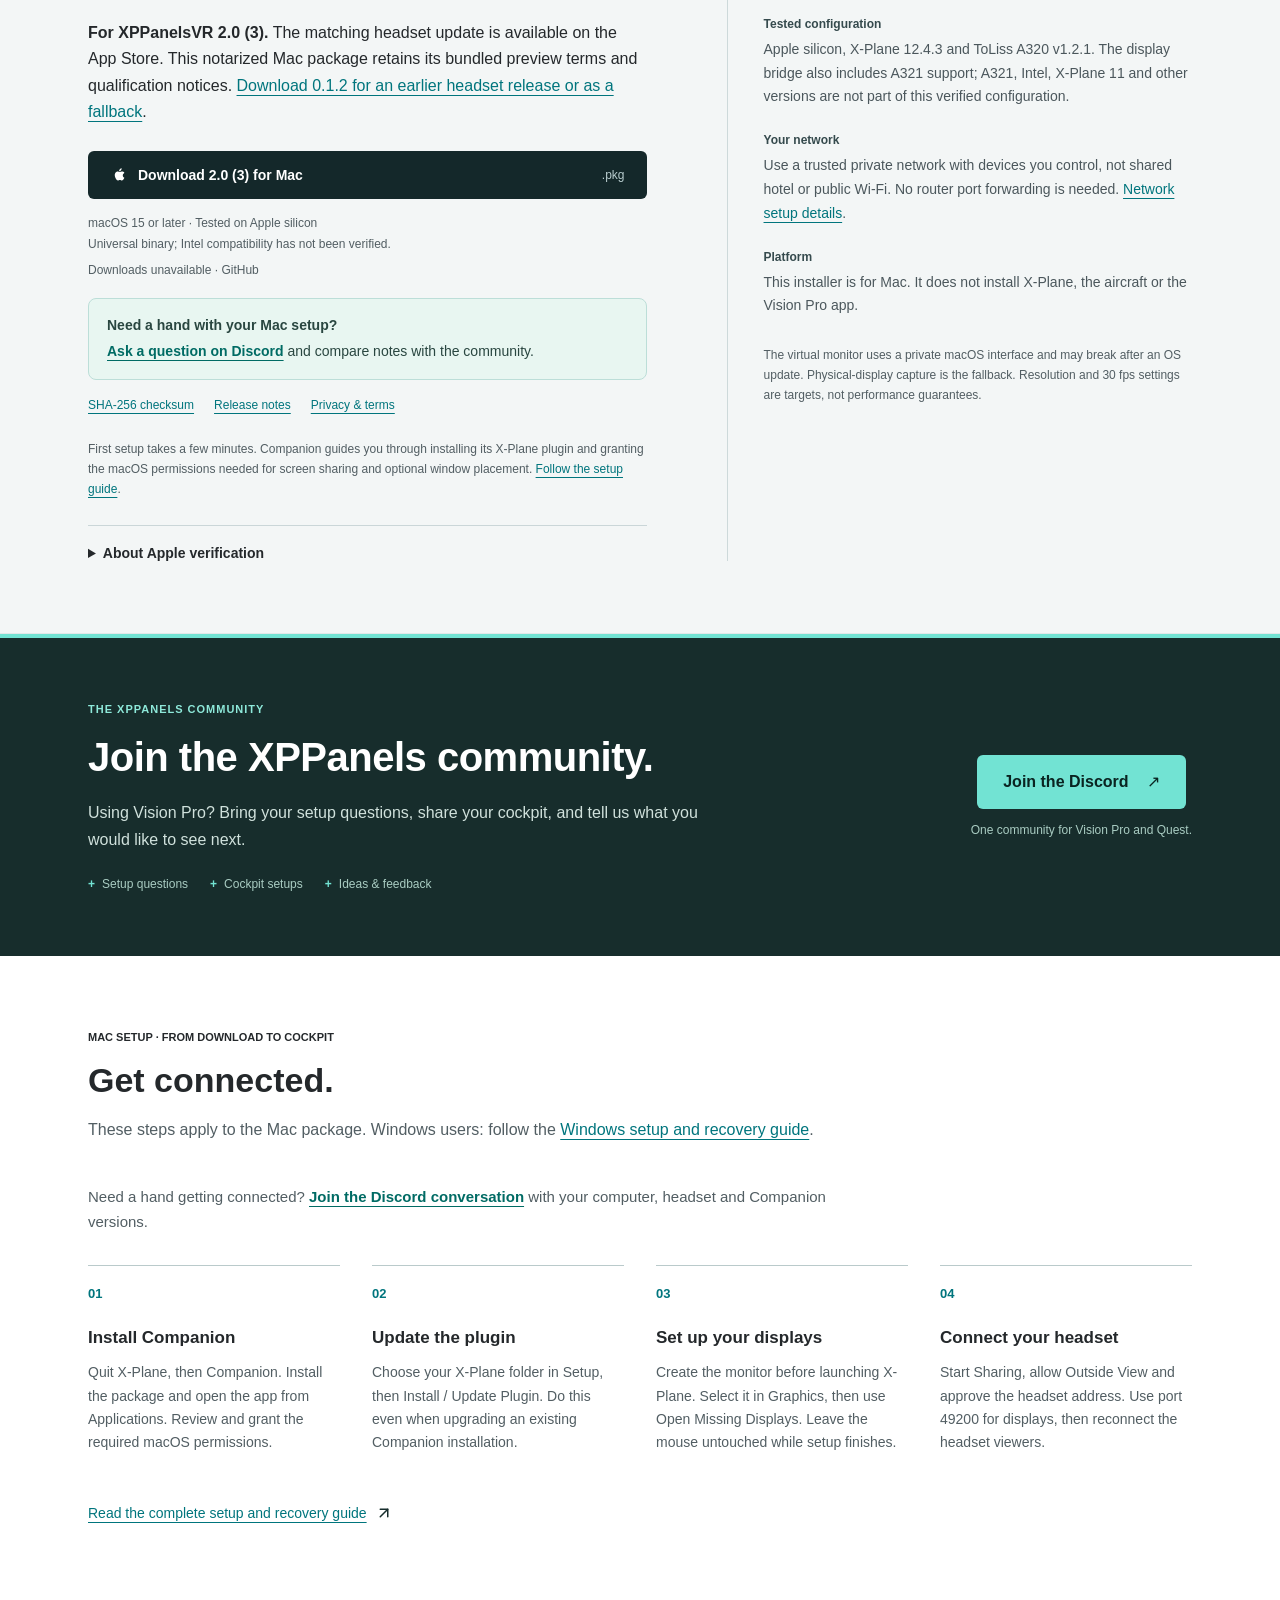
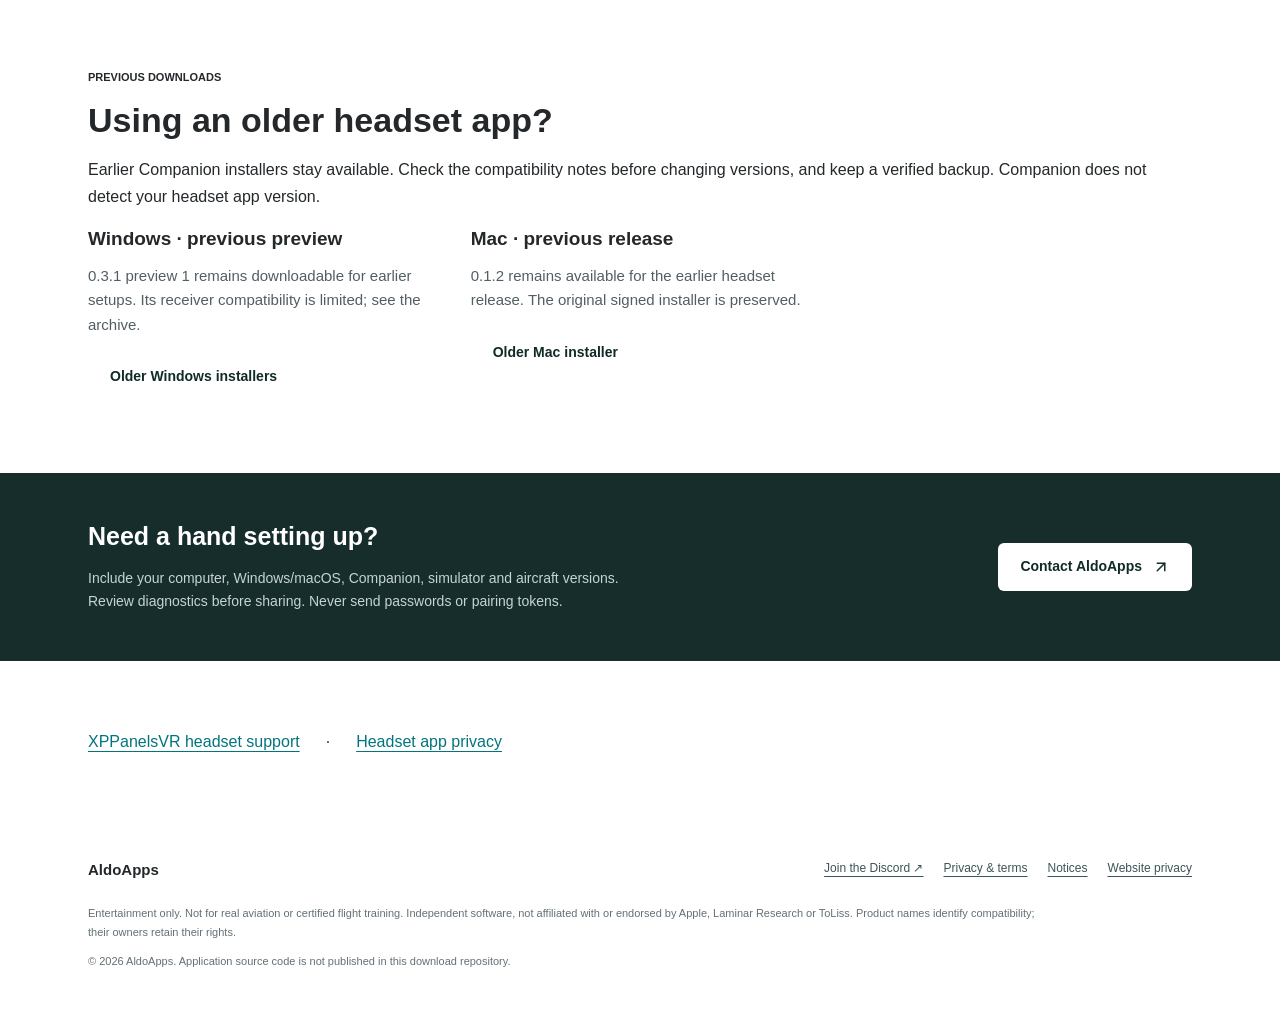
==== commit e112b8a0: "Extend affiliation disclaimer to all acknowledged companies" ====
--- a/index.html
+++ b/index.html
@@ -34,7 +34,7 @@
       <p class="app-store-note">For your headset: <a href="https://apps.apple.com/us/app/xppanelsvr/id6818430025">download the latest XPPanelsVR 2.0 from the App Store</a>.</p>
       <p class="hero-note">Companion 2.0 · Windows 11 x64 · macOS 15+<br>Vision Pro connects over Wi-Fi. Simulator and headset app purchased separately.</p>
       <p class="developer-credit">X-Plane is developed by Laminar Research. ToLiss is developed by ToLiss Simulation Solutions Inc.</p>
-      <p class="developer-credit airbus-credit">A320 is a registered trademark of Airbus. XPPanelsVR is an independent application and is not affiliated with or endorsed by Airbus.</p>
+      <p class="developer-credit airbus-credit">A320 is a registered trademark of Airbus. XPPanelsVR is an independent application and is not affiliated with or endorsed by any of the companies named above.</p>
 
     </div>
   </section>
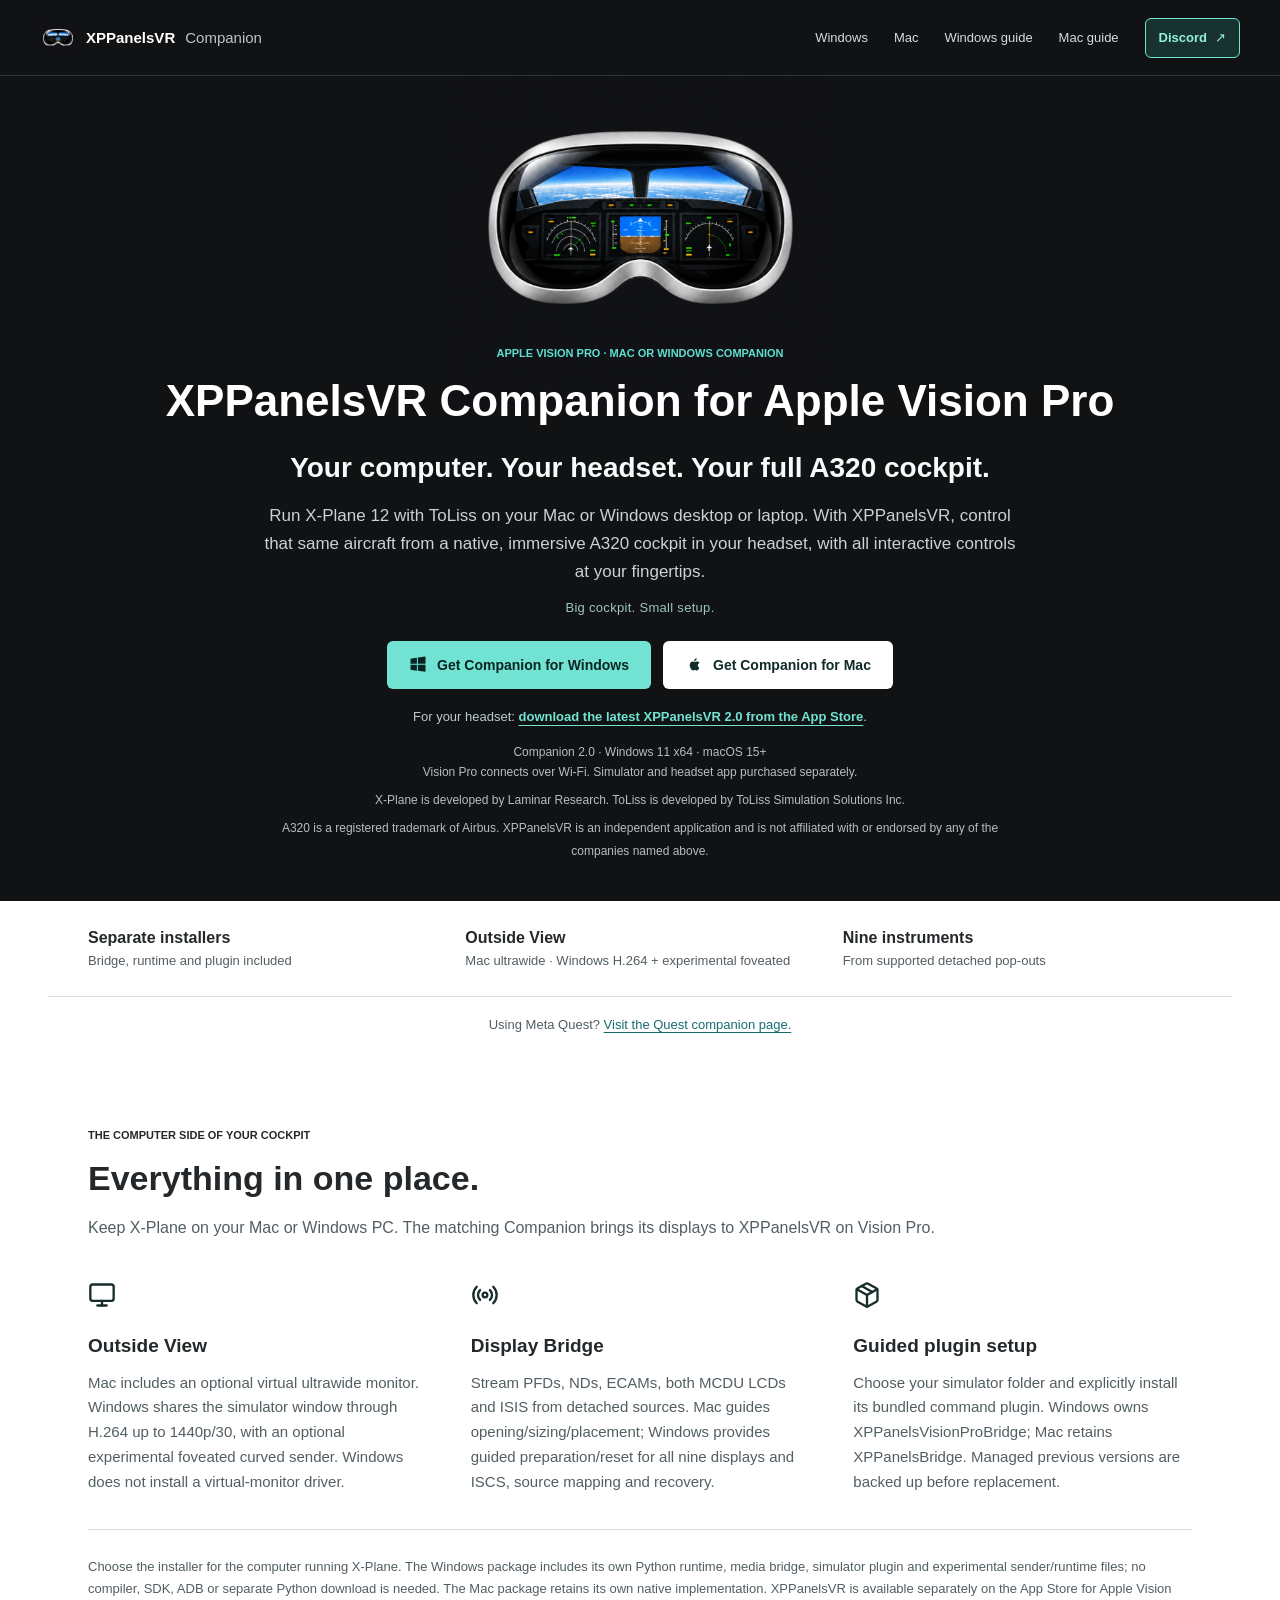
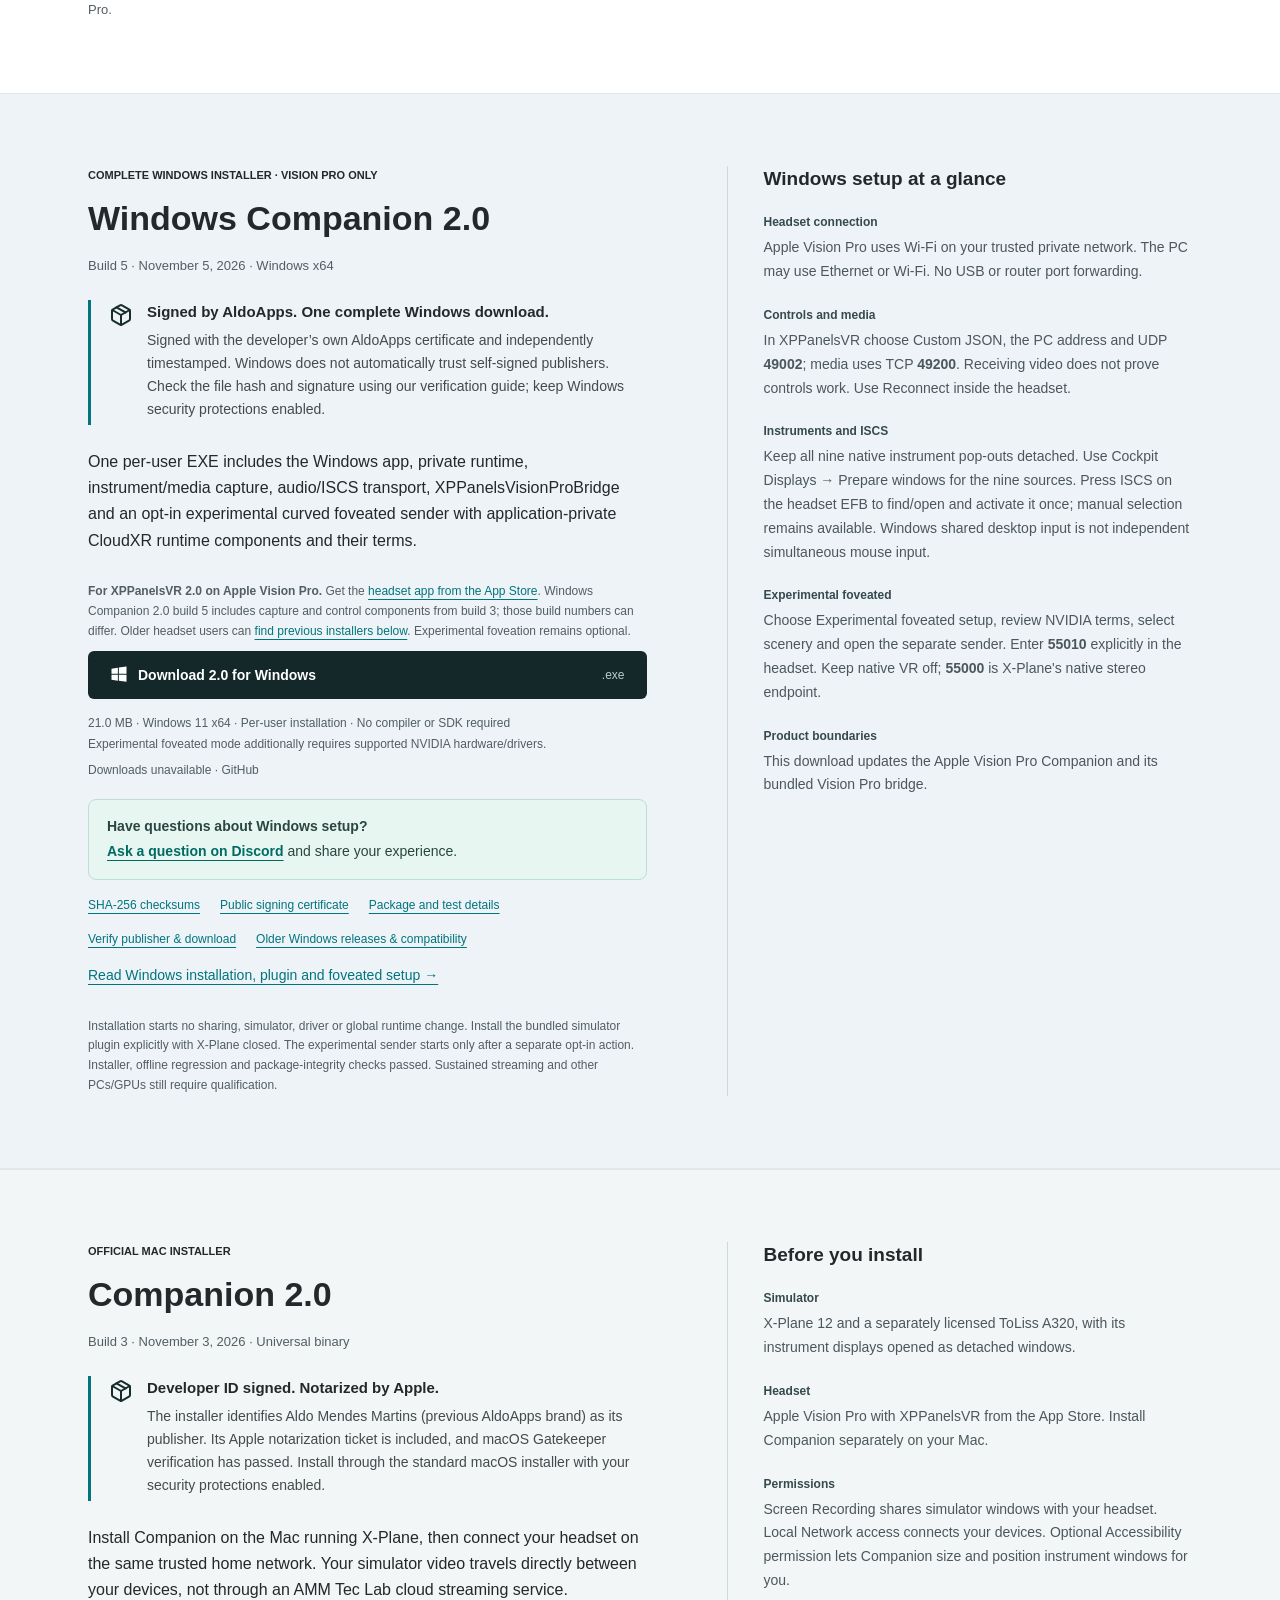
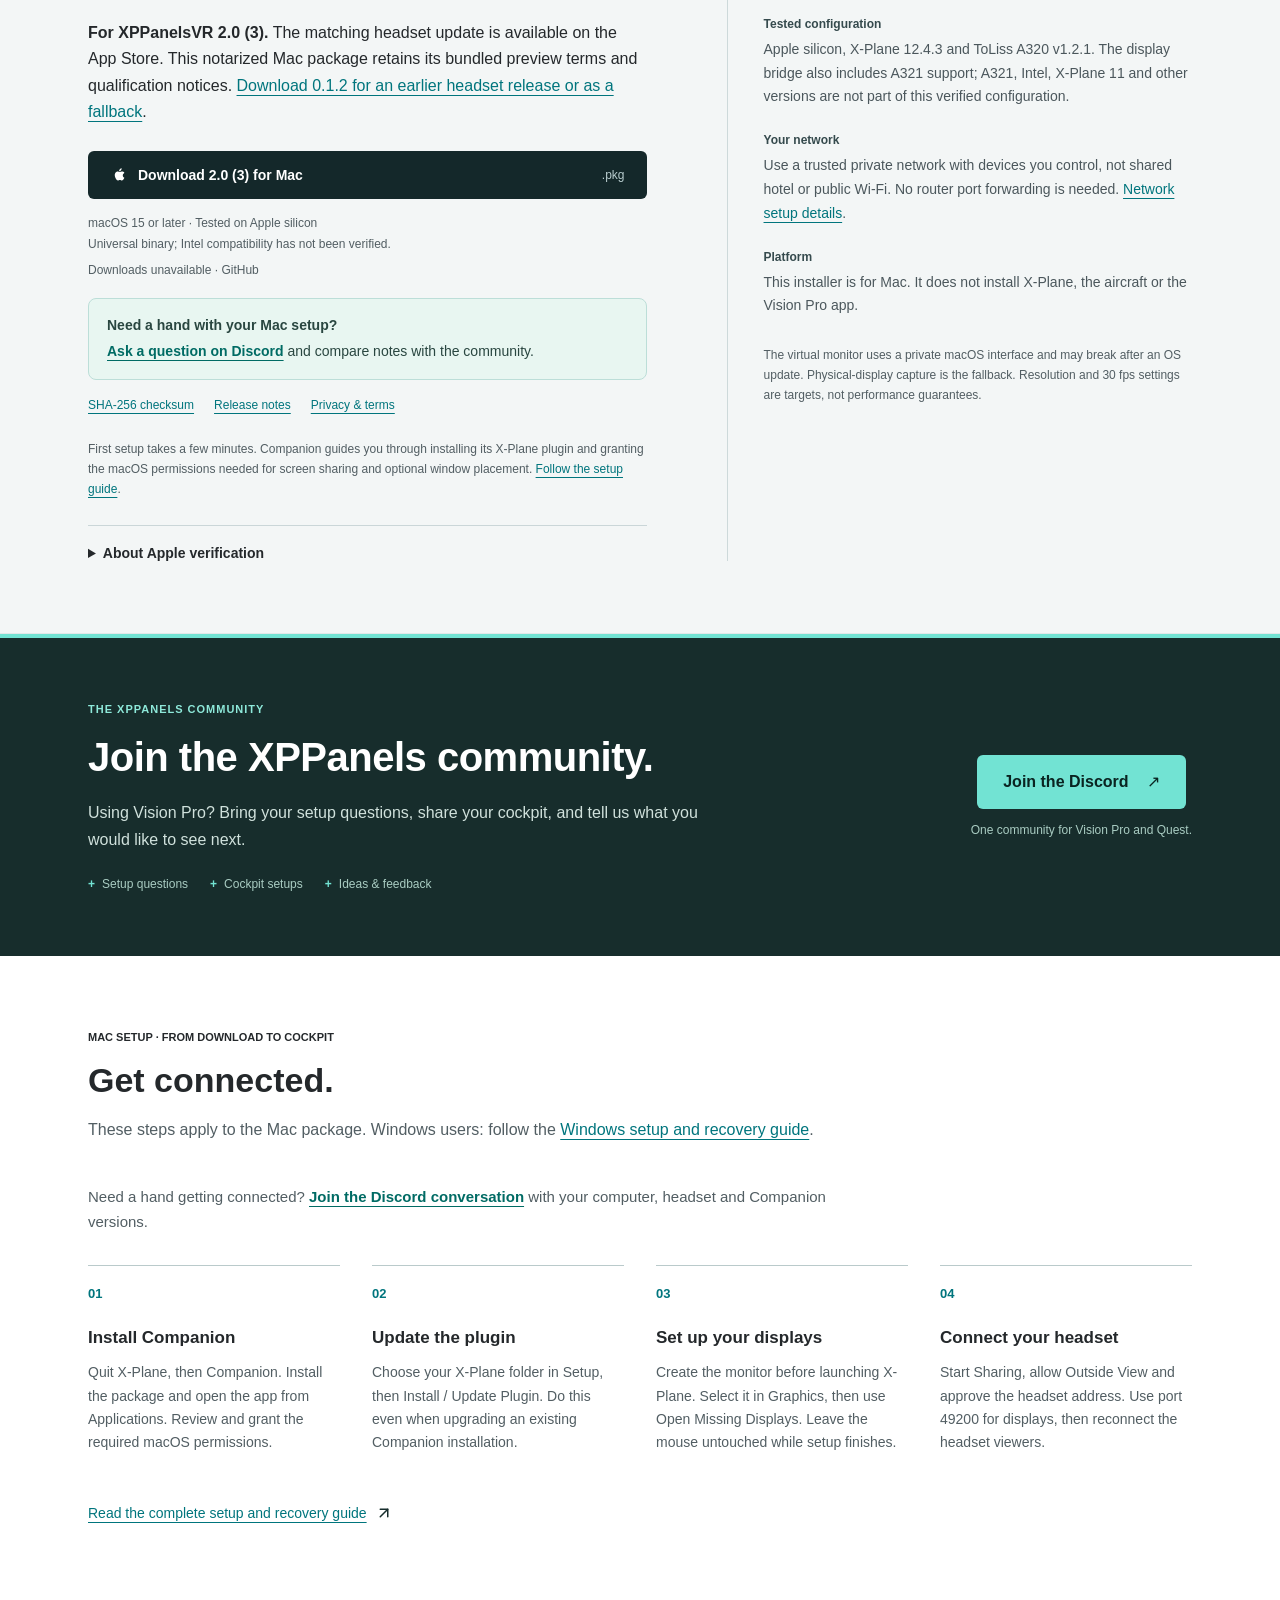
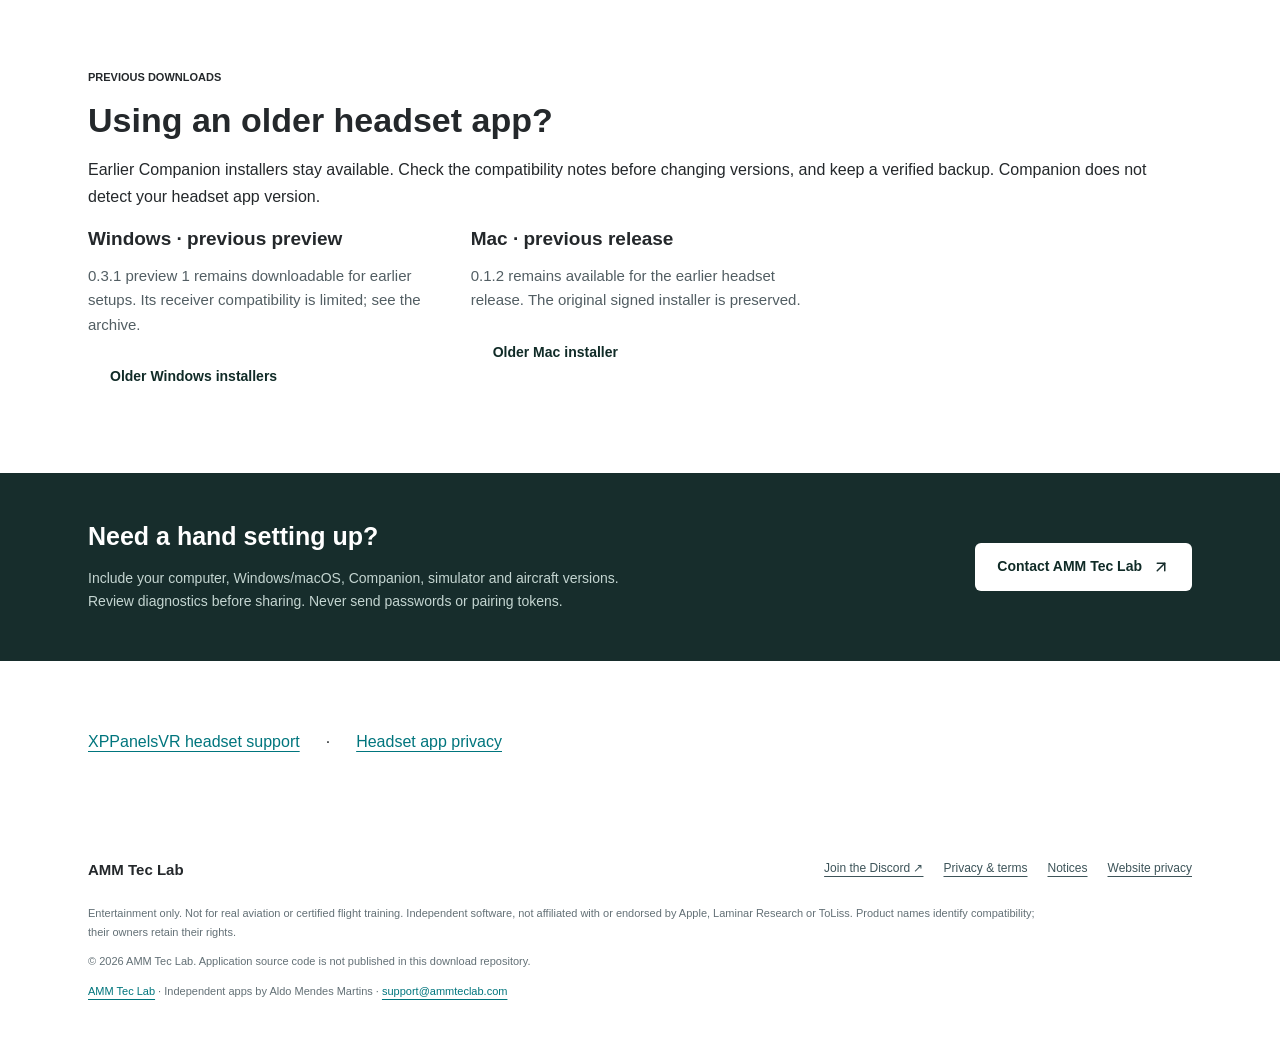
==== commit b2ab4b78: "Rebrand public contacts and website links to AMM Tec Lab" ====
--- a/index.html
+++ b/index.html
@@ -7,8 +7,8 @@
   <meta name="theme-color" content="#101214">
   <meta property="og:title" content="XPPanelsVR Companion for Apple Vision Pro">
   <meta property="og:description" content="Computer companions for Apple Vision Pro. Separate Mac and Windows installers, bundled dependencies and guided setup.">
-  <meta property="og:image" content="https://aldomm.github.io/XPPanelsVR-Companion/assets/app-icon.png">
-  <link rel="canonical" href="https://aldomm.github.io/XPPanelsVR-Companion/">
+  <meta property="og:image" content="https://xppvision.ammteclab.com/assets/app-icon.png">
+  <link rel="canonical" href="https://xppvision.ammteclab.com/">
   <link rel="icon" href="assets/app-icon.png" type="image/png">
   <link rel="stylesheet" href="site.css?v=20261107-file-counts">
 
@@ -43,7 +43,7 @@
     <div><strong>Outside View</strong><span>Mac ultrawide · Windows H.264 + experimental foveated</span></div>
     <div><strong>Nine instruments</strong><span>From supported detached pop-outs</span></div>
   </section>
-<p class="edition-note">Using Meta Quest? <a href="https://aldomm.github.io/XPPanelsVR-Quest/">Visit the Quest companion page.</a></p>
+<p class="edition-note">Using Meta Quest? <a href="https://xppquest.ammteclab.com/">Visit the Quest companion page.</a></p>
   <section class="section overview" aria-labelledby="included-title">
     <div class="section-heading"><p class="eyebrow">THE COMPUTER SIDE OF YOUR COCKPIT</p><h2 id="included-title">Everything in one place.</h2><p>Keep X-Plane on your Mac or Windows PC. The matching Companion brings its displays to XPPanelsVR on Vision Pro.</p></div>
     <div class="features">
@@ -70,15 +70,15 @@
       <div>
         <p class="eyebrow">OFFICIAL MAC INSTALLER</p><h2 id="download-title">Companion 2.0</h2>
         <p class="release-date">Build 3 &middot; November 3, 2026 &middot; Universal binary</p>
-        <div class="release-assurance"><img src="assets/package.svg" width="24" height="24" alt=""><div><strong>Developer ID signed. Notarized by Apple.</strong><p>The installer identifies Aldo Mendes Martins (AldoApps) as its publisher. Its Apple notarization ticket is included, and macOS Gatekeeper verification has passed. Install through the standard macOS installer with your security protections enabled.</p></div></div>
-        <p>Install Companion on the Mac running X-Plane, then connect your headset on the same trusted home network. Your simulator video travels directly between your devices, not through an AldoApps cloud streaming service.</p>
+        <div class="release-assurance"><img src="assets/package.svg" width="24" height="24" alt=""><div><strong>Developer ID signed. Notarized by Apple.</strong><p>The installer identifies Aldo Mendes Martins (previous AldoApps brand) as its publisher. Its Apple notarization ticket is included, and macOS Gatekeeper verification has passed. Install through the standard macOS installer with your security protections enabled.</p></div></div>
+        <p>Install Companion on the Mac running X-Plane, then connect your headset on the same trusted home network. Your simulator video travels directly between your devices, not through an AMM Tec Lab cloud streaming service.</p>
         <p><strong>For XPPanelsVR 2.0 (3).</strong> The matching headset update is available on the App Store. This notarized Mac package retains its bundled preview terms and qualification notices. <a href="https://github.com/aldomm/XPPanelsVR-Companion/releases/download/v0.1.2-preview/XPPanelsVR-Companion-0.1.2-preview.pkg">Download 0.1.2 for an earlier headset release or as a fallback</a>.</p>
         <a class="button download" id="mac-installer" aria-describedby="mac-download-count" href="https://github.com/aldomm/XPPanelsVR-Companion/releases/download/mac-v2.0-build3/XPPanelsVR-Companion-2.0-build3-preview.pkg"><svg class="platform-icon" viewBox="0 0 24 24" aria-hidden="true" focusable="false"><path d="M19.1 8.6c-1.1-1.4-2.8-1.3-3.5-1.2-.9.1-1.7.7-2.4.7-.7 0-1.7-.7-2.8-.7-1.4 0-2.7.8-3.4 2-1.4 2.4-.4 5.9 1 7.9.7 1 1.5 2 2.5 2s1.3-.6 2.7-.6c1.3 0 1.6.6 2.7.6 1.1 0 1.8-1 2.4-2 .5-.8.7-1.5.8-1.6-.1 0-2.1-.8-2.1-3.3 0-2 1.6-2.8 1.7-2.9z"/><path d="M14.7 5.8c.6-.7 1-1.7.9-2.7-.9 0-1.9.6-2.5 1.3-.6.6-1 1.6-.9 2.6 1 0 1.9-.5 2.5-1.2z"/></svg>Download 2.0 (3) for Mac <span class="file-kind">.pkg</span></a>
         <p class="download-meta">macOS 15 or later &middot; Tested on Apple silicon<br>Universal binary; Intel compatibility has not been verified.<span class="download-counter" id="mac-download-count" data-download-asset="705278556" data-download-link="mac-installer" title="Lifetime GitHub downloads of this file" aria-live="polite">Downloads unavailable · GitHub</span></p>
         <p class="discord-callout"><strong>Need a hand with your Mac setup?</strong> <a href="https://discord.gg/Fs9TUSyKda" target="_blank" rel="noopener noreferrer">Ask a question on Discord</a> and compare notes with the community.</p>
         <div class="text-links"><a href="https://github.com/aldomm/XPPanelsVR-Companion/releases/download/mac-v2.0-build3/XPPanelsVR-Companion-2.0-build3-preview.sha256">SHA-256 checksum</a><a href="Release-Notes.html">Release notes</a><a href="Privacy-and-Terms.html">Privacy &amp; terms</a></div>
         <p class="small">First setup takes a few minutes. Companion guides you through installing its X-Plane plugin and granting the macOS permissions needed for screen sharing and optional window placement. <a href="Help.html">Follow the setup guide</a>.</p>
-        <details><summary>About Apple verification</summary><p>XPPanelsVR for Apple Vision Pro has been approved for App Store distribution. This separate Mac Companion is distributed directly by AldoApps with Developer ID signing and Apple notarization. Notarization checks for known malicious software; it is distinct from App Store review and is not a guarantee of compatibility with every Mac or simulator configuration. <a href="https://support.apple.com/102445">Read Apple's explanation</a>.</p><p>A first-open confirmation is normal for downloaded apps. Keep Gatekeeper enabled. If macOS reports malware, damage or an unverifiable publisher, stop and contact <a href="mailto:aldoapps@gmail.com">support</a>; do not bypass that warning.</p></details>
+        <details><summary>About Apple verification</summary><p>XPPanelsVR for Apple Vision Pro has been approved for App Store distribution. This separate Mac Companion is distributed directly by AMM Tec Lab with Developer ID signing and Apple notarization. Notarization checks for known malicious software; it is distinct from App Store review and is not a guarantee of compatibility with every Mac or simulator configuration. <a href="https://support.apple.com/102445">Read Apple's explanation</a>.</p><p>A first-open confirmation is normal for downloaded apps. Keep Gatekeeper enabled. If macOS reports malware, damage or an unverifiable publisher, stop and contact <a href="mailto:support@ammteclab.com">support</a>; do not bypass that warning.</p></details>
       </div>
       <div class="requirements">
         <h3>Before you install</h3>
@@ -95,9 +95,9 @@
     <a class="guide-link" href="Help.html">Read the complete setup and recovery guide <img src="assets/arrow-up-right.svg" width="18" height="18" alt=""></a>
   </section>
   <section class="section" id="older-downloads" aria-labelledby="older-title"><p class="eyebrow">PREVIOUS DOWNLOADS</p><h2 id="older-title">Using an older headset app?</h2><p>Earlier Companion installers stay available. Check the compatibility notes before changing versions, and keep a verified backup. Companion does not detect your headset app version.</p><div class="features"><article><h3>Windows · previous preview</h3><p>0.3.1 preview 1 remains downloadable for earlier setups. Its receiver compatibility is limited; see the archive.</p><a class="button secondary" href="Windows-Releases.html">Older Windows installers</a></article><article><h3>Mac · previous release</h3><p>0.1.2 remains available for the earlier headset release. The original signed installer is preserved.</p><a class="button secondary" href="https://github.com/aldomm/XPPanelsVR-Companion/releases/tag/v0.1.2-preview">Older Mac installer</a></article></div></section>
-  <section class="support-band"><div class="section support-inner"><div><h2>Need a hand setting up?</h2><p>Include your computer, Windows/macOS, Companion, simulator and aircraft versions.<br>Review diagnostics before sharing. Never send passwords or pairing tokens.</p></div><a class="button secondary" href="mailto:aldoapps@gmail.com">Contact AldoApps <img src="assets/arrow-up-right.svg" width="18" height="18" alt=""></a></div></section>
+  <section class="support-band"><div class="section support-inner"><div><h2>Need a hand setting up?</h2><p>Include your computer, Windows/macOS, Companion, simulator and aircraft versions.<br>Review diagnostics before sharing. Never send passwords or pairing tokens.</p></div><a class="button secondary" href="mailto:support@ammteclab.com">Contact AMM Tec Lab <img src="assets/arrow-up-right.svg" width="18" height="18" alt=""></a></div></section>
 </main>
 <nav class="section" aria-label="Vision Pro app information"><a href="XPPanelsVR-Support.html">XPPanelsVR headset support</a> &middot; <a href="XPPanelsVR-Privacy.html">Headset app privacy</a></nav>
-<footer id="site-footer" class="section"><div class="footer-top"><strong>AldoApps</strong><nav aria-label="Legal and project links"><a href="https://discord.gg/Fs9TUSyKda" target="_blank" rel="noopener noreferrer">Join the Discord ↗</a><a href="Privacy-and-Terms.html">Privacy &amp; terms</a><a href="Third-Party-Notices.html">Notices</a><a href="Website-Privacy.html">Website privacy</a></nav></div><p>Entertainment only. Not for real aviation or certified flight training. Independent software, not affiliated with or endorsed by Apple, Laminar Research or ToLiss. Product names identify compatibility; their owners retain their rights.</p><p>&copy; 2026 AldoApps. Application source code is not published in this download repository.</p></footer>
+<footer id="site-footer" class="section"><div class="footer-top"><strong>AMM Tec Lab</strong><nav aria-label="Legal and project links"><a href="https://discord.gg/Fs9TUSyKda" target="_blank" rel="noopener noreferrer">Join the Discord ↗</a><a href="Privacy-and-Terms.html">Privacy &amp; terms</a><a href="Third-Party-Notices.html">Notices</a><a href="Website-Privacy.html">Website privacy</a></nav></div><p>Entertainment only. Not for real aviation or certified flight training. Independent software, not affiliated with or endorsed by Apple, Laminar Research or ToLiss. Product names identify compatibility; their owners retain their rights.</p><p>&copy; 2026 AMM Tec Lab. Application source code is not published in this download repository.</p><p><a href="https://ammteclab.com/">AMM Tec Lab</a> · Independent apps by Aldo Mendes Martins · <a href="mailto:support@ammteclab.com">support@ammteclab.com</a></p></footer>
 </body>
 </html>
